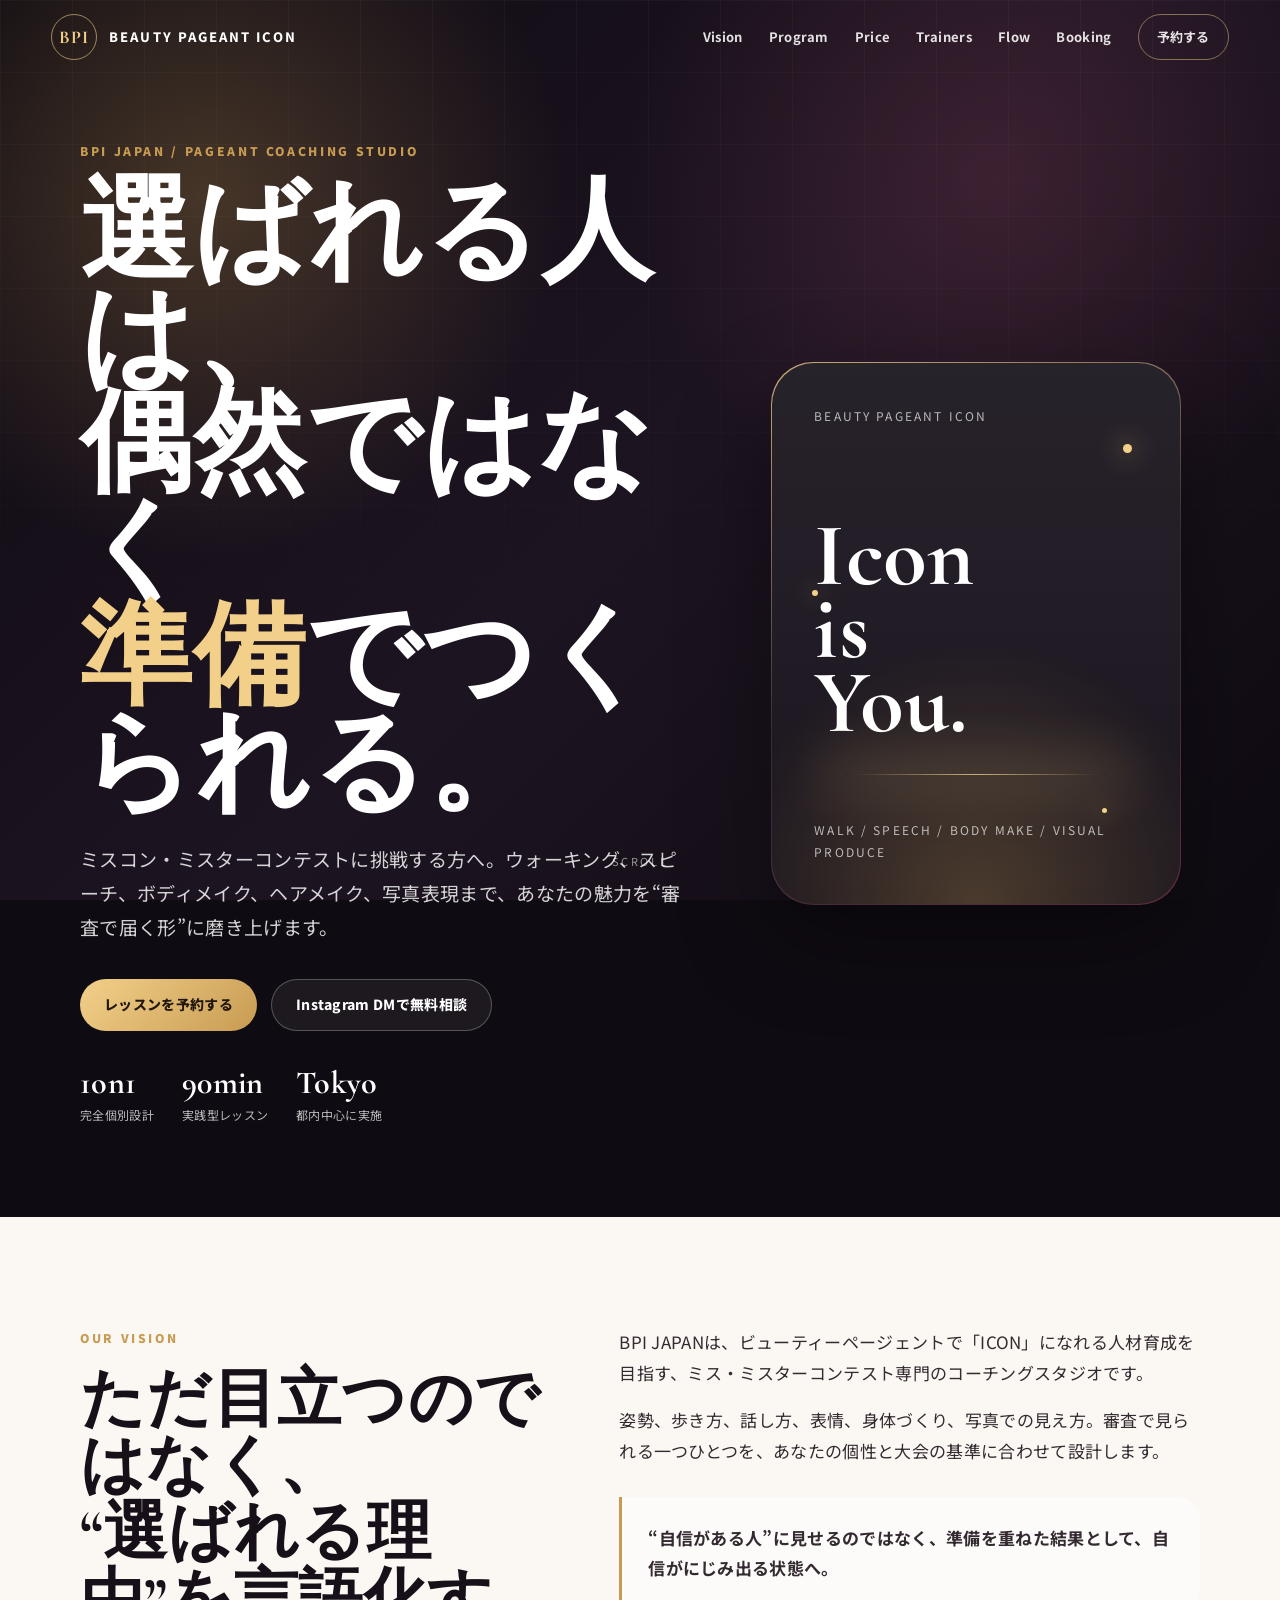
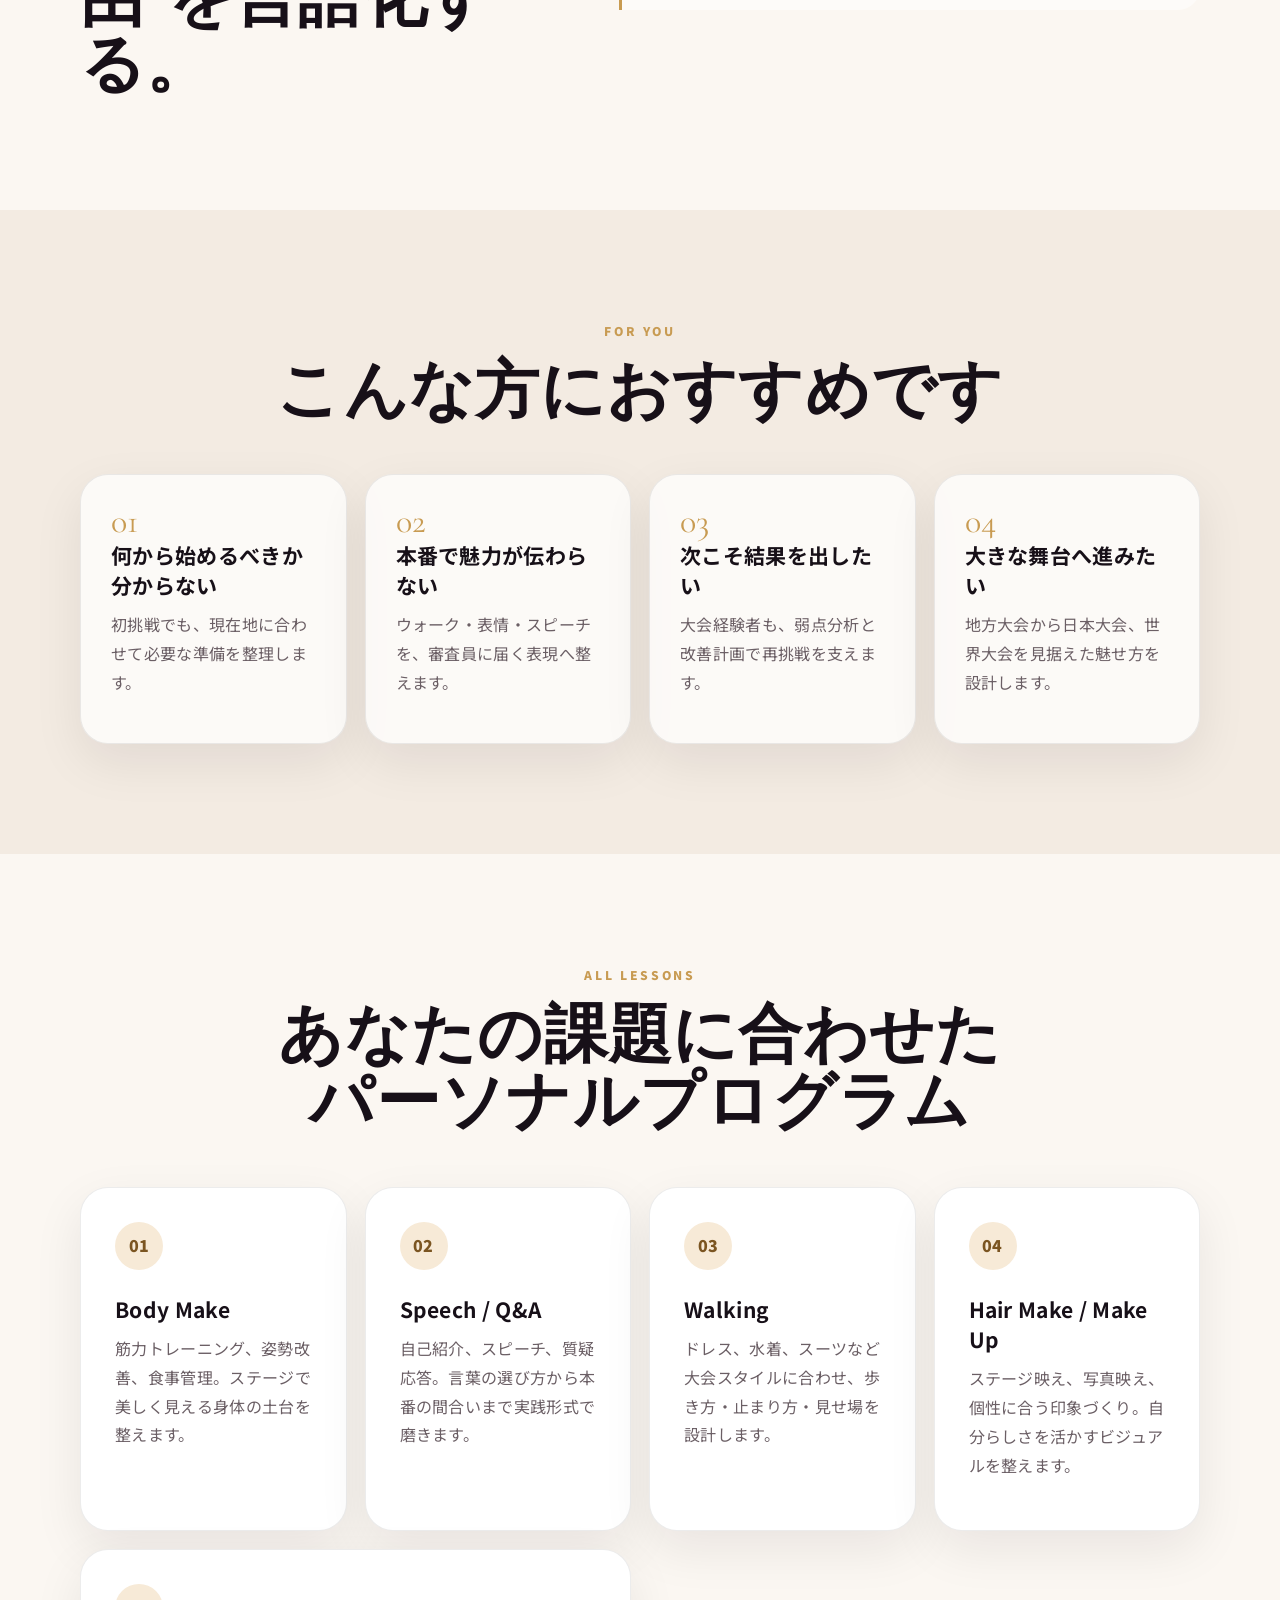
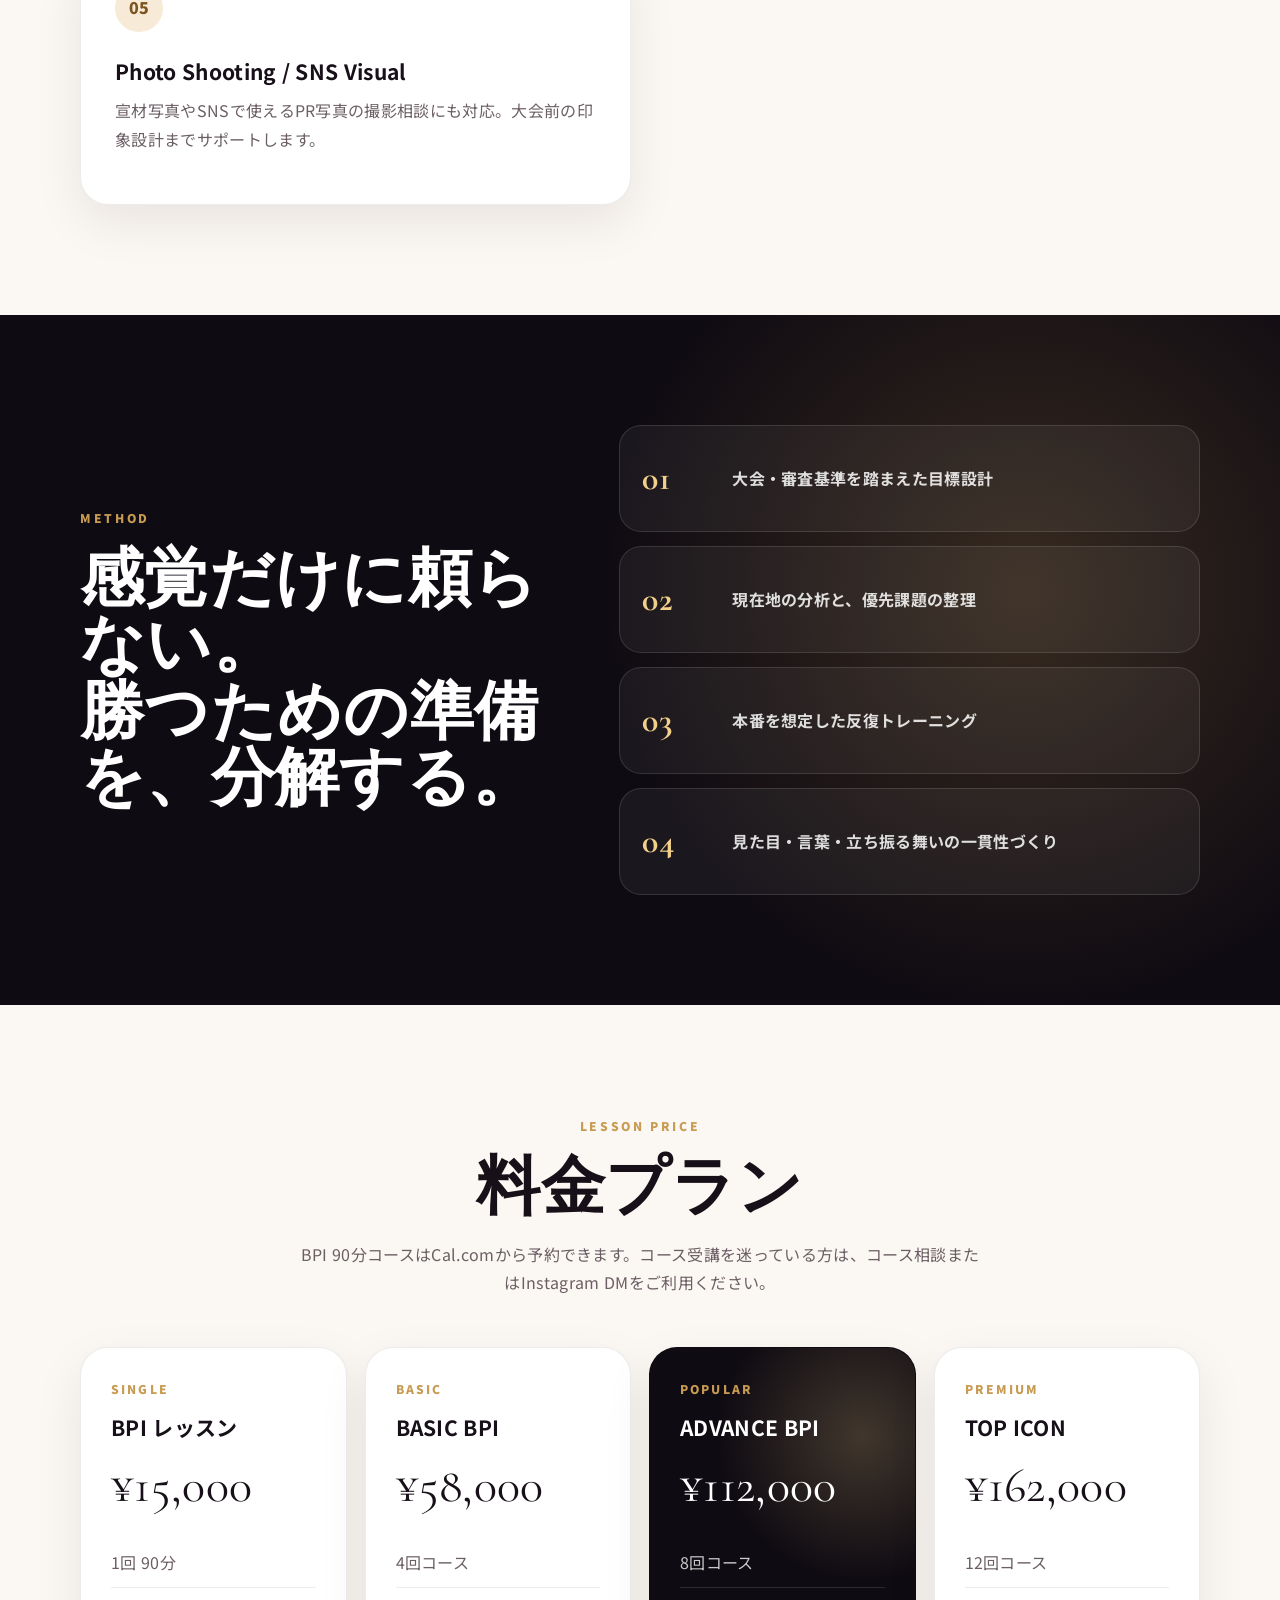
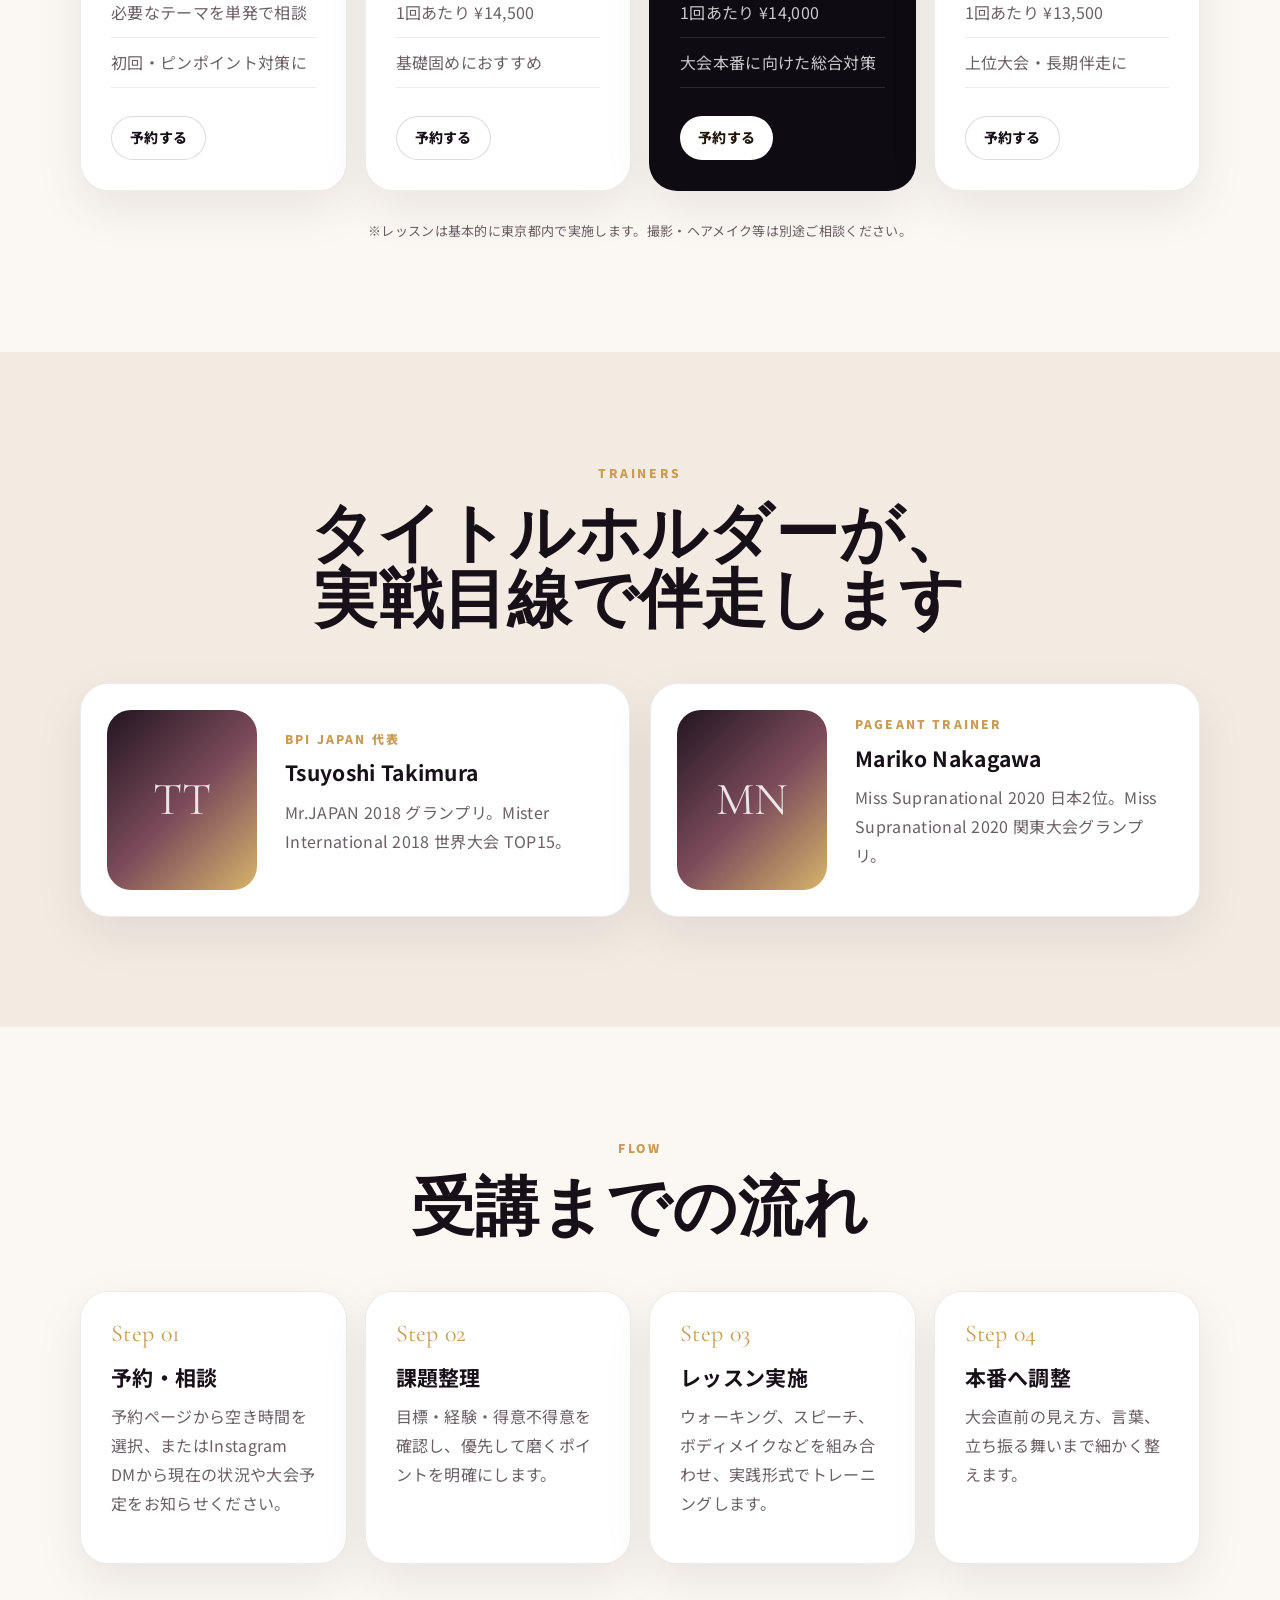
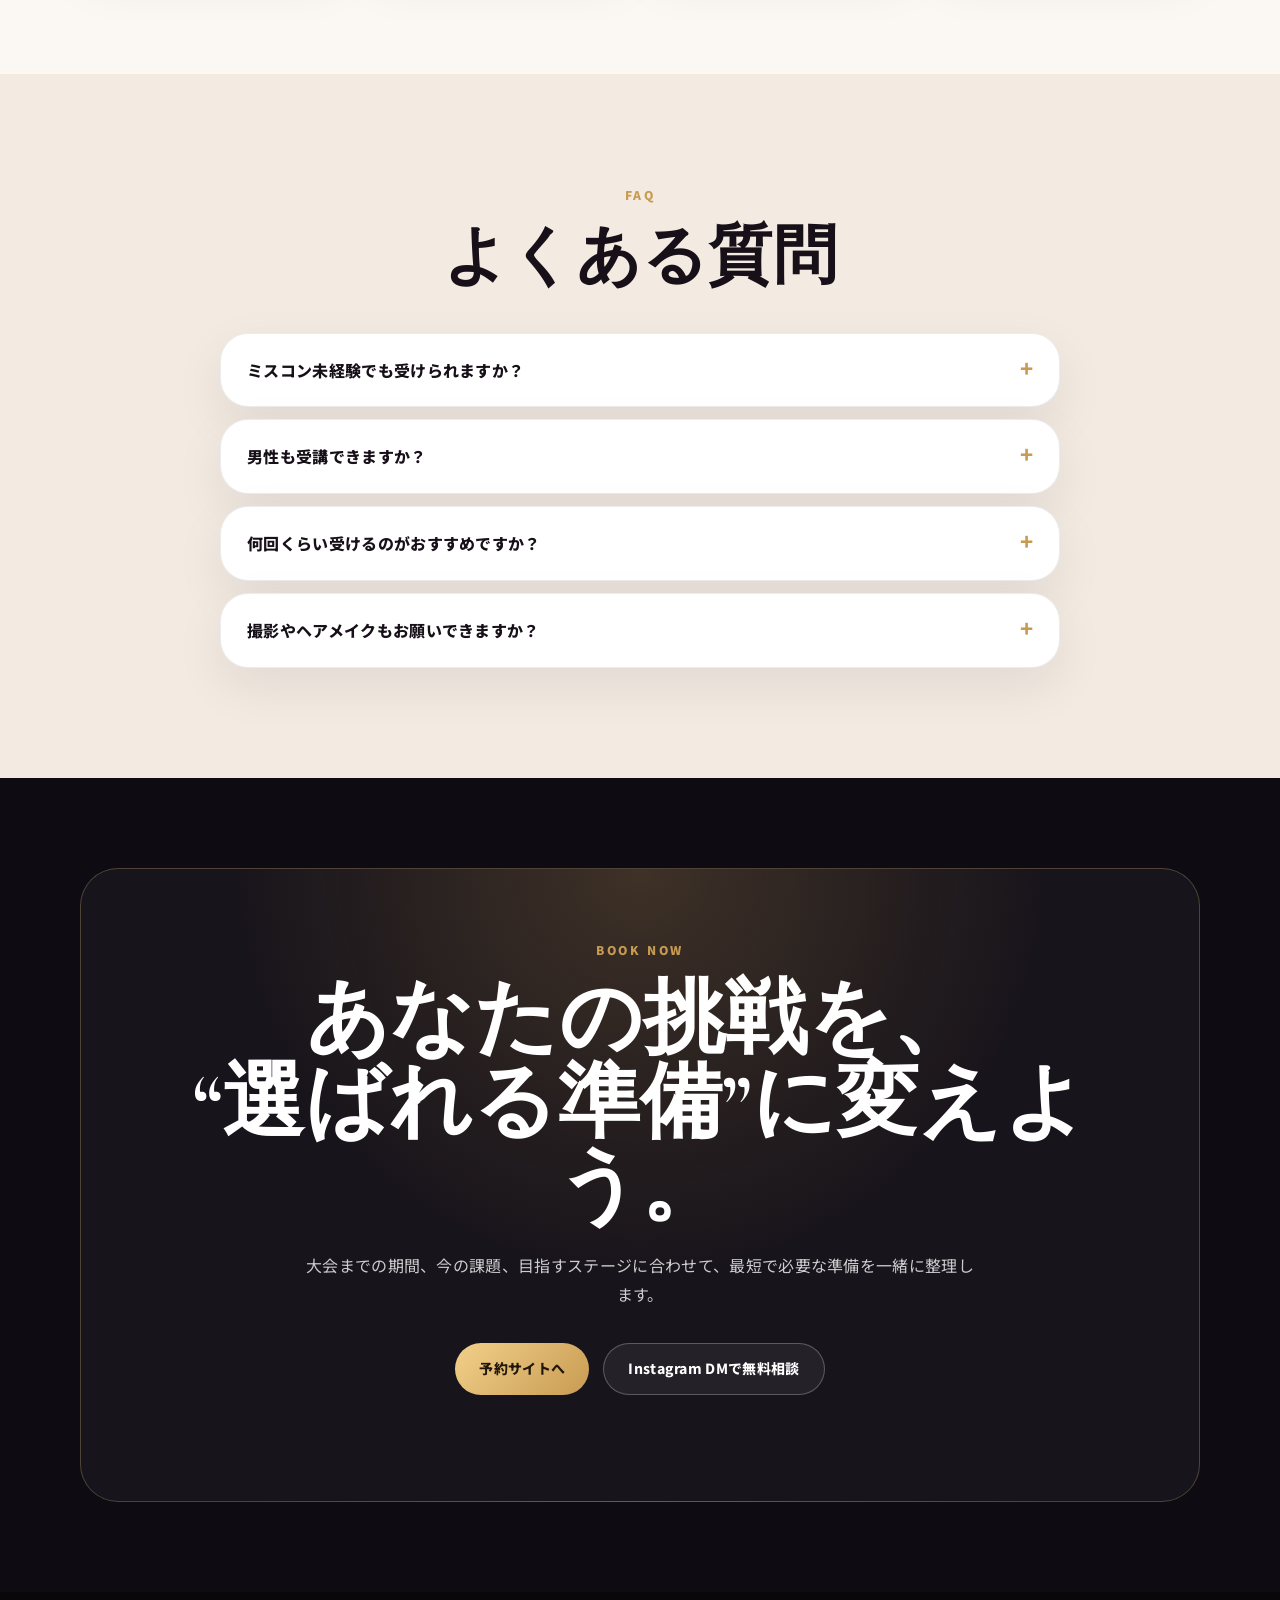
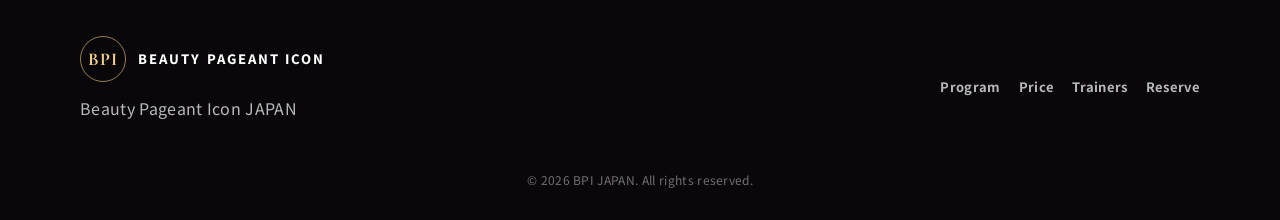
==== index.html @ 7c588ed6 "Add files via upload" ====
<!doctype html>
<html lang="ja">
<head>
  <meta charset="utf-8" />
  <meta name="viewport" content="width=device-width, initial-scale=1" />
  <title>BPI JAPAN｜ミスコン・ミスターコンテスト専門コーチング</title>
  <meta name="description" content="BPI JAPANは、ミスコン・ミスターコンテストに挑戦する方のための専門コーチング。ウォーキング、スピーチ、ボディメイク、ヘアメイク、宣材撮影まで、結果につながる準備を伴走します。" />
  <meta name="keywords" content="ミスコン, ミスターコン, ミスコン コーチング, ウォーキング レッスン, スピーチ レッスン, BPI JAPAN, ビューティーページェント" />
  <meta name="theme-color" content="#0f0b12" />
  <meta property="og:type" content="website" />
  <meta property="og:title" content="BPI JAPAN｜ミスコン・ミスターコンテスト専門コーチング" />
  <meta property="og:description" content="選ばれる人は、偶然ではなく、準備でつくられる。ミスコン・ミスターコンに挑戦する方のための戦略型パーソナルコーチング。" />
  <meta property="og:image" content="assets/og-image.svg" />
  <link rel="icon" href="assets/favicon.svg" type="image/svg+xml" />
  <link rel="preconnect" href="https://fonts.googleapis.com">
  <link rel="preconnect" href="https://fonts.gstatic.com" crossorigin>
  <link href="https://fonts.googleapis.com/css2?family=Cormorant+Garamond:wght@500;600;700&family=Noto+Sans+JP:wght@400;500;700;900&display=swap" rel="stylesheet">
  <link rel="stylesheet" href="styles.css" />
</head>
<body>
  <header class="site-header" data-header>
    <a class="brand" href="#top" aria-label="BPI JAPAN トップへ">
      <span class="brand-mark">BPI</span>
      <span class="brand-text">Beauty Pageant Icon</span>
    </a>
    <button class="nav-toggle" type="button" aria-label="メニューを開く" aria-expanded="false" data-nav-toggle>
      <span></span><span></span><span></span>
    </button>
    <nav class="site-nav" data-nav>
      <a href="#about">Vision</a>
      <a href="#program">Program</a>
      <a href="#price">Price</a>
      <a href="#trainers">Trainers</a>
      <a href="#flow">Flow</a>
      <a href="booking.html">Booking</a>
      <a class="nav-cta" href="booking.html">予約する</a>
    </nav>
  </header>

  <main id="top">
    <section class="hero section-dark">
      <div class="hero-bg" aria-hidden="true"></div>
      <div class="container hero-grid">
        <div class="hero-copy reveal">
          <p class="eyebrow">BPI JAPAN / Pageant Coaching Studio</p>
          <h1>選ばれる人は、<br>偶然ではなく<br><span>準備</span>でつくられる。</h1>
          <p class="lead">ミスコン・ミスターコンテストに挑戦する方へ。ウォーキング、スピーチ、ボディメイク、ヘアメイク、写真表現まで、あなたの魅力を“審査で届く形”に磨き上げます。</p>
          <div class="hero-actions">
            <a class="button primary" href="booking.html">レッスンを予約する</a>
            <a class="button ghost" href="https://www.instagram.com/bpi_japan/" target="_blank" rel="noopener">Instagram DMで無料相談</a>
          </div>
          <div class="hero-stats" aria-label="BPI JAPANの特徴">
            <div><strong>1on1</strong><span>完全個別設計</span></div>
            <div><strong>90min</strong><span>実践型レッスン</span></div>
            <div><strong>Tokyo</strong><span>都内中心に実施</span></div>
          </div>
        </div>
        <div class="hero-visual reveal" aria-label="ページェントのステージをイメージしたビジュアル">
          <div class="stage-card">
            <span class="spark spark-a"></span>
            <span class="spark spark-b"></span>
            <span class="spark spark-c"></span>
            <div class="stage-card-inner">
              <p>Beauty Pageant Icon</p>
              <h2>Icon<br>is<br>You.</h2>
              <span>Walk / Speech / Body Make / Visual Produce</span>
            </div>
          </div>
        </div>
      </div>
      <a class="scroll-cue" href="#about" aria-label="下へスクロール">Scroll</a>
    </section>

    <section id="about" class="section intro">
      <div class="container two-col">
        <div class="section-heading reveal">
          <p class="eyebrow">Our Vision</p>
          <h2>ただ目立つのではなく、<br>“選ばれる理由”を言語化する。</h2>
        </div>
        <div class="intro-copy reveal">
          <p>BPI JAPANは、ビューティーページェントで「ICON」になれる人材育成を目指す、ミス・ミスターコンテスト専門のコーチングスタジオです。</p>
          <p>姿勢、歩き方、話し方、表情、身体づくり、写真での見え方。審査で見られる一つひとつを、あなたの個性と大会の基準に合わせて設計します。</p>
          <p class="quote">“自信がある人”に見せるのではなく、準備を重ねた結果として、自信がにじみ出る状態へ。</p>
        </div>
      </div>
    </section>

    <section class="section problem section-muted">
      <div class="container">
        <div class="section-heading center reveal">
          <p class="eyebrow">For You</p>
          <h2>こんな方におすすめです</h2>
        </div>
        <div class="cards four">
          <article class="card reveal"><span>01</span><h3>何から始めるべきか分からない</h3><p>初挑戦でも、現在地に合わせて必要な準備を整理します。</p></article>
          <article class="card reveal"><span>02</span><h3>本番で魅力が伝わらない</h3><p>ウォーク・表情・スピーチを、審査員に届く表現へ整えます。</p></article>
          <article class="card reveal"><span>03</span><h3>次こそ結果を出したい</h3><p>大会経験者も、弱点分析と改善計画で再挑戦を支えます。</p></article>
          <article class="card reveal"><span>04</span><h3>大きな舞台へ進みたい</h3><p>地方大会から日本大会、世界大会を見据えた魅せ方を設計します。</p></article>
        </div>
      </div>
    </section>

    <section id="program" class="section program">
      <div class="container">
        <div class="section-heading center reveal">
          <p class="eyebrow">All Lessons</p>
          <h2>あなたの課題に合わせた<br>パーソナルプログラム</h2>
        </div>
        <div class="lesson-grid">
          <article class="lesson reveal">
            <div class="lesson-icon">01</div>
            <h3>Body Make</h3>
            <p>筋力トレーニング、姿勢改善、食事管理。ステージで美しく見える身体の土台を整えます。</p>
          </article>
          <article class="lesson reveal">
            <div class="lesson-icon">02</div>
            <h3>Speech / Q&A</h3>
            <p>自己紹介、スピーチ、質疑応答。言葉の選び方から本番の間合いまで実践形式で磨きます。</p>
          </article>
          <article class="lesson reveal">
            <div class="lesson-icon">03</div>
            <h3>Walking</h3>
            <p>ドレス、水着、スーツなど大会スタイルに合わせ、歩き方・止まり方・見せ場を設計します。</p>
          </article>
          <article class="lesson reveal">
            <div class="lesson-icon">04</div>
            <h3>Hair Make / Make Up</h3>
            <p>ステージ映え、写真映え、個性に合う印象づくり。自分らしさを活かすビジュアルを整えます。</p>
          </article>
          <article class="lesson lesson-wide reveal">
            <div class="lesson-icon">05</div>
            <h3>Photo Shooting / SNS Visual</h3>
            <p>宣材写真やSNSで使えるPR写真の撮影相談にも対応。大会前の印象設計までサポートします。</p>
          </article>
        </div>
      </div>
    </section>

    <section class="section method section-dark">
      <div class="container two-col align-center">
        <div class="section-heading reveal">
          <p class="eyebrow">Method</p>
          <h2>感覚だけに頼らない。<br>勝つための準備を、分解する。</h2>
        </div>
        <div class="method-list reveal">
          <div><strong>01</strong><span>大会・審査基準を踏まえた目標設計</span></div>
          <div><strong>02</strong><span>現在地の分析と、優先課題の整理</span></div>
          <div><strong>03</strong><span>本番を想定した反復トレーニング</span></div>
          <div><strong>04</strong><span>見た目・言葉・立ち振る舞いの一貫性づくり</span></div>
        </div>
      </div>
    </section>

    <section id="price" class="section price">
      <div class="container">
        <div class="section-heading center reveal">
          <p class="eyebrow">Lesson Price</p>
          <h2>料金プラン</h2>
          <p class="section-sub">BPI 90分コースはCal.comから予約できます。コース受講を迷っている方は、コース相談またはInstagram DMをご利用ください。</p>
        </div>
        <div class="pricing-grid">
          <article class="price-card reveal">
            <p class="plan-label">Single</p>
            <h3>BPI レッスン</h3>
            <p class="price-text">¥15,000</p>
            <ul><li>1回 90分</li><li>必要なテーマを単発で相談</li><li>初回・ピンポイント対策に</li></ul>
            <a class="button small" href="booking.html">予約する</a>
          </article>
          <article class="price-card reveal">
            <p class="plan-label">Basic</p>
            <h3>BASIC BPI</h3>
            <p class="price-text">¥58,000</p>
            <ul><li>4回コース</li><li>1回あたり ¥14,500</li><li>基礎固めにおすすめ</li></ul>
            <a class="button small" href="booking.html">予約する</a>
          </article>
          <article class="price-card featured reveal">
            <p class="plan-label">Popular</p>
            <h3>ADVANCE BPI</h3>
            <p class="price-text">¥112,000</p>
            <ul><li>8回コース</li><li>1回あたり ¥14,000</li><li>大会本番に向けた総合対策</li></ul>
            <a class="button primary small" href="booking.html">予約する</a>
          </article>
          <article class="price-card reveal">
            <p class="plan-label">Premium</p>
            <h3>TOP ICON</h3>
            <p class="price-text">¥162,000</p>
            <ul><li>12回コース</li><li>1回あたり ¥13,500</li><li>上位大会・長期伴走に</li></ul>
            <a class="button small" href="booking.html">予約する</a>
          </article>
        </div>
        <p class="note reveal">※レッスンは基本的に東京都内で実施します。撮影・ヘアメイク等は別途ご相談ください。</p>
      </div>
    </section>

    <section id="trainers" class="section trainers section-muted">
      <div class="container">
        <div class="section-heading center reveal">
          <p class="eyebrow">Trainers</p>
          <h2>タイトルホルダーが、<br>実戦目線で伴走します</h2>
        </div>
        <div class="trainer-grid">
          <article class="trainer-card reveal">
            <div class="trainer-photo placeholder" role="img" aria-label="Tsuyoshi Takimuraのプロフィール写真差し替え枠"><span>TT</span></div>
            <div>
              <p class="role">BPI JAPAN 代表</p>
              <h3>Tsuyoshi Takimura</h3>
              <p>Mr.JAPAN 2018 グランプリ。Mister International 2018 世界大会 TOP15。</p>
            </div>
          </article>
          <article class="trainer-card reveal">
            <div class="trainer-photo placeholder" role="img" aria-label="Mariko Nakagawaのプロフィール写真差し替え枠"><span>MN</span></div>
            <div>
              <p class="role">Pageant Trainer</p>
              <h3>Mariko Nakagawa</h3>
              <p>Miss Supranational 2020 日本2位。Miss Supranational 2020 関東大会グランプリ。</p>
            </div>
          </article>
        </div>
      </div>
    </section>

    <section id="flow" class="section flow">
      <div class="container">
        <div class="section-heading center reveal">
          <p class="eyebrow">Flow</p>
          <h2>受講までの流れ</h2>
        </div>
        <div class="timeline">
          <div class="timeline-item reveal"><span>Step 01</span><h3>予約・相談</h3><p>予約ページから空き時間を選択、またはInstagram DMから現在の状況や大会予定をお知らせください。</p></div>
          <div class="timeline-item reveal"><span>Step 02</span><h3>課題整理</h3><p>目標・経験・得意不得意を確認し、優先して磨くポイントを明確にします。</p></div>
          <div class="timeline-item reveal"><span>Step 03</span><h3>レッスン実施</h3><p>ウォーキング、スピーチ、ボディメイクなどを組み合わせ、実践形式でトレーニングします。</p></div>
          <div class="timeline-item reveal"><span>Step 04</span><h3>本番へ調整</h3><p>大会直前の見え方、言葉、立ち振る舞いまで細かく整えます。</p></div>
        </div>
      </div>
    </section>

    <section class="section faq section-muted">
      <div class="container narrow">
        <div class="section-heading center reveal">
          <p class="eyebrow">FAQ</p>
          <h2>よくある質問</h2>
        </div>
        <div class="faq-list reveal">
          <details>
            <summary>ミスコン未経験でも受けられますか？</summary>
            <p>はい。初挑戦の方には、まず大会選び・準備スケジュール・基礎の見せ方から整理します。</p>
          </details>
          <details>
            <summary>男性も受講できますか？</summary>
            <p>はい。ミスターコンテスト向けのスーツウォーク、水着ウォーク、スピーチ対策にも対応しています。</p>
          </details>
          <details>
            <summary>何回くらい受けるのがおすすめですか？</summary>
            <p>目的によって異なります。単発相談なら1回、基礎固めなら4回、本番に向けた総合対策なら8回以上がおすすめです。</p>
          </details>
          <details>
            <summary>撮影やヘアメイクもお願いできますか？</summary>
            <p>宣材写真やSNS用のPR写真、ヘアメイク講座は別途相談可能です。予約時に希望をお伝えください。</p>
          </details>
        </div>
      </div>
    </section>

    <section id="contact" class="section cta section-dark">
      <div class="container cta-box reveal">
        <p class="eyebrow">Book Now</p>
        <h2>あなたの挑戦を、<br>“選ばれる準備”に変えよう。</h2>
        <p>大会までの期間、今の課題、目指すステージに合わせて、最短で必要な準備を一緒に整理します。</p>
        <div class="hero-actions center-actions">
          <a class="button primary" href="booking.html">予約サイトへ</a>
          <a class="button ghost" href="https://www.instagram.com/bpi_japan/" target="_blank" rel="noopener">Instagram DMで無料相談</a>
        </div>
      </div>
    </section>
  </main>

  <footer class="site-footer">
    <div class="container footer-grid">
      <div>
        <a class="brand footer-brand" href="#top"><span class="brand-mark">BPI</span><span class="brand-text">Beauty Pageant Icon</span></a>
        <p>Beauty Pageant Icon JAPAN</p>
      </div>
      <div class="footer-links">
        <a href="#program">Program</a>
        <a href="#price">Price</a>
        <a href="#trainers">Trainers</a>
        <a href="booking.html">Reserve</a>
      </div>
    </div>
    <p class="copyright">© <span data-year></span> BPI JAPAN. All rights reserved.</p>
  </footer>

  <script src="script.js"></script>
</body>
</html>
---- styles.css ----
:root {
  --bg: #fbf7f2;
  --ink: #171018;
  --muted: #6b5f65;
  --dark: #0f0b12;
  --dark-2: #1d1421;
  --line: rgba(23, 16, 24, .12);
  --gold: #c89b52;
  --gold-2: #f2d08a;
  --rose: #8f425d;
  --white: #fff;
  --shadow: 0 28px 80px rgba(30, 16, 25, .14);
  --radius: 28px;
  --serif: "Cormorant Garamond", "Times New Roman", serif;
  --sans: "Noto Sans JP", system-ui, -apple-system, BlinkMacSystemFont, sans-serif;
}

* { box-sizing: border-box; }
html { scroll-behavior: smooth; }
body {
  margin: 0;
  font-family: var(--sans);
  color: var(--ink);
  background: var(--bg);
  line-height: 1.8;
  letter-spacing: .02em;
}
a { color: inherit; text-decoration: none; }
img { max-width: 100%; display: block; }
.container { width: min(1120px, calc(100% - 40px)); margin: 0 auto; }
.narrow { width: min(840px, calc(100% - 40px)); }
.section { padding: 110px 0; position: relative; }
.section-dark { background: var(--dark); color: var(--white); }
.section-muted { background: #f3ebe2; }

.site-header {
  position: fixed;
  inset: 0 0 auto 0;
  z-index: 100;
  height: 74px;
  display: flex;
  align-items: center;
  justify-content: space-between;
  padding: 0 clamp(20px, 4vw, 54px);
  color: #fff;
  transition: background .25s ease, backdrop-filter .25s ease, border .25s ease;
}
.site-header.is-scrolled {
  background: rgba(15, 11, 18, .78);
  backdrop-filter: blur(18px);
  border-bottom: 1px solid rgba(255,255,255,.08);
}
.brand { display: flex; align-items: center; gap: 12px; font-weight: 800; }
.brand-mark {
  width: 46px;
  height: 46px;
  display: grid;
  place-items: center;
  border: 1px solid rgba(242, 208, 138, .6);
  border-radius: 50%;
  color: var(--gold-2);
  font-family: var(--serif);
  font-size: 18px;
  letter-spacing: .06em;
}
.brand-text { font-size: 13px; text-transform: uppercase; letter-spacing: .16em; }
.site-nav { display: flex; align-items: center; gap: 26px; font-size: 13px; font-weight: 700; }
.site-nav a { opacity: .88; transition: opacity .2s, color .2s; }
.site-nav a:hover { opacity: 1; color: var(--gold-2); }
.nav-cta {
  padding: 10px 18px;
  border: 1px solid rgba(242, 208, 138, .55);
  border-radius: 999px;
}
.nav-toggle { display: none; background: none; border: 0; padding: 0; width: 36px; height: 36px; }
.nav-toggle span { display: block; height: 2px; margin: 7px 0; background: #fff; transition: transform .2s, opacity .2s; }

.hero {
  min-height: 100vh;
  display: grid;
  align-items: center;
  overflow: hidden;
  padding: 140px 0 90px;
}
.hero-bg {
  position: absolute;
  inset: 0;
  background:
    radial-gradient(circle at 16% 22%, rgba(200,155,82,.28), transparent 28%),
    radial-gradient(circle at 78% 20%, rgba(143,66,93,.28), transparent 30%),
    linear-gradient(135deg, #0f0b12 0%, #1d1421 52%, #0f0b12 100%);
}
.hero-bg::before {
  content: "";
  position: absolute;
  inset: 0;
  background-image: linear-gradient(rgba(255,255,255,.035) 1px, transparent 1px), linear-gradient(90deg, rgba(255,255,255,.035) 1px, transparent 1px);
  background-size: 72px 72px;
  mask-image: linear-gradient(to bottom, rgba(0,0,0,.9), transparent 85%);
}
.hero-grid {
  position: relative;
  display: grid;
  grid-template-columns: minmax(0, 1.05fr) minmax(320px, .78fr);
  gap: 70px;
  align-items: center;
}
.eyebrow {
  margin: 0 0 18px;
  color: var(--gold);
  font-size: 12px;
  font-weight: 900;
  letter-spacing: .22em;
  text-transform: uppercase;
}
h1, h2, h3, p { margin-top: 0; }
h1 {
  margin-bottom: 24px;
  font-family: var(--serif);
  font-weight: 700;
  line-height: .95;
  font-size: clamp(56px, 9vw, 112px);
  letter-spacing: .01em;
}
h1 span { color: var(--gold-2); }
.lead { max-width: 650px; color: rgba(255,255,255,.82); font-size: clamp(16px, 2vw, 19px); }
.hero-actions { display: flex; flex-wrap: wrap; gap: 14px; margin: 34px 0 36px; }
.button {
  display: inline-flex;
  align-items: center;
  justify-content: center;
  min-height: 52px;
  padding: 0 24px;
  border-radius: 999px;
  font-weight: 800;
  font-size: 14px;
  border: 1px solid rgba(23, 16, 24, .15);
  transition: transform .2s ease, box-shadow .2s ease, background .2s ease;
}
.button:hover { transform: translateY(-2px); box-shadow: 0 18px 34px rgba(0,0,0,.16); }
.button.primary { background: linear-gradient(135deg, var(--gold-2), var(--gold)); color: #21160b; border: 0; }
.button.ghost { border-color: rgba(255,255,255,.26); color: #fff; background: rgba(255,255,255,.06); }
.button.small { min-height: 44px; padding: 0 18px; background: #fff; }
.hero-stats { display: flex; gap: 28px; color: rgba(255,255,255,.72); }
.hero-stats strong { display: block; color: #fff; font-family: var(--serif); font-size: 32px; line-height: 1; }
.hero-stats span { font-size: 12px; }
.hero-visual { display: flex; justify-content: center; }
.stage-card {
  position: relative;
  width: min(410px, 100%);
  aspect-ratio: 4 / 5.3;
  border-radius: 42px;
  padding: 1px;
  background: linear-gradient(155deg, rgba(242,208,138,.8), rgba(255,255,255,.12), rgba(143,66,93,.6));
  box-shadow: 0 34px 90px rgba(0,0,0,.34);
}
.stage-card::before {
  content: "";
  position: absolute;
  inset: -24px;
  background: radial-gradient(circle, rgba(242,208,138,.18), transparent 70%);
  border-radius: inherit;
  z-index: -1;
}
.stage-card-inner {
  height: 100%;
  border-radius: inherit;
  padding: 42px;
  background:
    linear-gradient(to bottom, rgba(255,255,255,.08), rgba(255,255,255,.02)),
    radial-gradient(circle at 50% 100%, rgba(200,155,82,.28), transparent 45%),
    #151019;
  display: flex;
  flex-direction: column;
  justify-content: space-between;
  overflow: hidden;
}
.stage-card-inner::after {
  content: "";
  position: absolute;
  left: 18%; right: 18%; bottom: 24%;
  height: 1px;
  background: linear-gradient(90deg, transparent, rgba(242,208,138,.8), transparent);
  box-shadow: 0 0 50px 22px rgba(242,208,138,.12);
}
.stage-card p, .stage-card span { color: rgba(255,255,255,.68); font-size: 12px; letter-spacing: .18em; text-transform: uppercase; }
.stage-card h2 { font-family: var(--serif); font-size: clamp(60px, 7vw, 92px); line-height: .82; margin: 0; color: #fff; }
.spark { position: absolute; width: 9px; height: 9px; border-radius: 50%; background: var(--gold-2); box-shadow: 0 0 26px var(--gold-2); }
.spark-a { top: 15%; right: 12%; }
.spark-b { top: 42%; left: 10%; width: 6px; height: 6px; }
.spark-c { bottom: 17%; right: 18%; width: 5px; height: 5px; }
.scroll-cue { position: absolute; left: 50%; bottom: 28px; transform: translateX(-50%); color: rgba(255,255,255,.55); font-size: 11px; letter-spacing: .24em; text-transform: uppercase; }

.two-col { display: grid; grid-template-columns: .9fr 1.1fr; gap: 64px; }
.align-center { align-items: center; }
.section-heading h2 {
  font-family: var(--serif);
  font-size: clamp(38px, 5vw, 72px);
  line-height: 1.04;
  margin-bottom: 0;
}
.center { text-align: center; }
.section-sub { margin: 18px auto 0; max-width: 680px; color: var(--muted); }
.intro-copy { font-size: 17px; color: #342a31; }
.quote {
  margin-top: 30px;
  padding: 26px;
  border-left: 3px solid var(--gold);
  background: rgba(255,255,255,.54);
  border-radius: 0 22px 22px 0;
  font-weight: 700;
}

.cards.four { display: grid; grid-template-columns: repeat(4, 1fr); gap: 18px; margin-top: 48px; }
.card, .lesson, .price-card, .trainer-card, .timeline-item, .faq-list details {
  background: rgba(255,255,255,.72);
  border: 1px solid rgba(23,16,24,.08);
  border-radius: var(--radius);
  box-shadow: 0 18px 50px rgba(30,16,25,.08);
}
.card { padding: 30px; min-height: 270px; }
.card span, .timeline-item span { color: var(--gold); font-family: var(--serif); font-size: 34px; line-height: 1; }
h3 { font-size: 21px; line-height: 1.45; margin-bottom: 10px; }
.card p, .lesson p, .price-card li, .trainer-card p, .timeline-item p, .faq-list p { color: var(--muted); }

.lesson-grid { display: grid; grid-template-columns: repeat(4, 1fr); gap: 18px; margin-top: 50px; }
.lesson { padding: 34px; background: #fff; }
.lesson-wide { grid-column: span 2; }
.lesson-icon {
  width: 48px; height: 48px; display: grid; place-items: center;
  border-radius: 50%; background: #f7ead7; color: #7b5521; font-weight: 900; margin-bottom: 24px;
}

.method { overflow: hidden; }
.method::before {
  content: "";
  position: absolute; inset: 0;
  background: radial-gradient(circle at 80% 40%, rgba(200,155,82,.22), transparent 38%);
}
.method .container { position: relative; }
.method-list { display: grid; gap: 14px; }
.method-list div { display: grid; grid-template-columns: 72px 1fr; align-items: center; gap: 18px; padding: 22px; border: 1px solid rgba(255,255,255,.12); border-radius: 22px; background: rgba(255,255,255,.05); }
.method-list strong { color: var(--gold-2); font-family: var(--serif); font-size: 34px; }
.method-list span { color: rgba(255,255,255,.85); font-weight: 700; }

.pricing-grid { display: grid; grid-template-columns: repeat(4, 1fr); gap: 18px; margin-top: 50px; }
.price-card { padding: 30px; background: #fff; position: relative; overflow: hidden; }
.price-card.featured { background: var(--dark); color: #fff; transform: translateY(-12px); }
.price-card.featured::before { content: ""; position: absolute; inset: 0; background: radial-gradient(circle at 80% 20%, rgba(242,208,138,.22), transparent 35%); }
.price-card > * { position: relative; }
.plan-label { color: var(--gold); font-size: 12px; font-weight: 900; letter-spacing: .18em; text-transform: uppercase; }
.price-text { font-family: var(--serif); font-size: 48px; line-height: 1; margin: 20px 0 28px; }
.price-card ul { list-style: none; padding: 0; margin: 0 0 28px; }
.price-card li { padding: 10px 0; border-bottom: 1px solid rgba(23,16,24,.08); }
.price-card.featured li { border-color: rgba(255,255,255,.12); color: rgba(255,255,255,.78); }
.note { text-align: center; color: var(--muted); font-size: 13px; margin: 28px 0 0; }

.trainer-grid { display: grid; grid-template-columns: repeat(2, 1fr); gap: 20px; margin-top: 48px; }
.trainer-card { display: grid; grid-template-columns: 150px 1fr; gap: 28px; align-items: center; padding: 26px; background: #fff; }
.trainer-photo { border-radius: 24px; min-height: 180px; background: linear-gradient(135deg, #211520, #7c4b5b 52%, #d7b46a); display: grid; place-items: center; color: rgba(255,255,255,.86); font-family: var(--serif); font-size: 46px; }
.role { color: var(--gold) !important; font-size: 12px; font-weight: 900; letter-spacing: .18em; text-transform: uppercase; margin-bottom: 8px; }

.timeline { display: grid; grid-template-columns: repeat(4, 1fr); gap: 18px; margin-top: 48px; position: relative; }
.timeline-item { padding: 30px; background: #fff; }
.timeline-item span { display: block; font-size: 24px; margin-bottom: 16px; }

.faq-list { display: grid; gap: 12px; margin-top: 42px; }
.faq-list details { padding: 0; overflow: hidden; background: #fff; }
.faq-list summary { cursor: pointer; list-style: none; padding: 22px 26px; font-weight: 800; }
.faq-list summary::-webkit-details-marker { display: none; }
.faq-list summary::after { content: "+"; float: right; color: var(--gold); font-size: 22px; line-height: 1; }
.faq-list details[open] summary::after { content: "−"; }
.faq-list p { padding: 0 26px 24px; margin: 0; }

.cta { padding: 90px 0; }
.cta-box { text-align: center; padding: 70px 30px; border: 1px solid rgba(242,208,138,.25); border-radius: 38px; background: radial-gradient(circle at 50% 0%, rgba(200,155,82,.22), transparent 48%), rgba(255,255,255,.04); }
.cta h2 { font-family: var(--serif); font-size: clamp(42px, 7vw, 82px); line-height: 1.02; margin-bottom: 22px; }
.cta p:not(.eyebrow) { max-width: 680px; margin: 0 auto; color: rgba(255,255,255,.78); }
.center-actions { justify-content: center; }

.site-footer { padding: 44px 0 30px; background: #09070a; color: rgba(255,255,255,.72); }
.footer-grid { display: flex; justify-content: space-between; gap: 28px; align-items: center; }
.footer-brand { color: #fff; margin-bottom: 12px; }
.footer-links { display: flex; flex-wrap: wrap; gap: 18px; font-size: 13px; font-weight: 700; }
.copyright { text-align: center; margin: 30px 0 0; font-size: 12px; color: rgba(255,255,255,.42); }

.reveal { opacity: 0; transform: translateY(18px); transition: opacity .7s ease, transform .7s ease; }
.reveal.is-visible { opacity: 1; transform: none; }

@media (max-width: 980px) {
  .hero-grid, .two-col { grid-template-columns: 1fr; gap: 46px; }
  .hero { padding-top: 120px; }
  .cards.four, .lesson-grid, .pricing-grid, .timeline { grid-template-columns: repeat(2, 1fr); }
  .price-card.featured { transform: none; }
  .trainer-card { grid-template-columns: 120px 1fr; }
  .site-nav {
    position: fixed; top: 74px; left: 16px; right: 16px;
    display: none; flex-direction: column; align-items: stretch; gap: 0;
    padding: 16px; border-radius: 24px; background: rgba(15,11,18,.94); backdrop-filter: blur(20px);
    border: 1px solid rgba(255,255,255,.1);
  }
  .site-nav.is-open { display: flex; }
  .site-nav a { padding: 13px 12px; }
  .nav-toggle { display: block; }
  .nav-toggle.is-open span:nth-child(1) { transform: translateY(9px) rotate(45deg); }
  .nav-toggle.is-open span:nth-child(2) { opacity: 0; }
  .nav-toggle.is-open span:nth-child(3) { transform: translateY(-9px) rotate(-45deg); }
}

@media (max-width: 640px) {
  .container { width: min(100% - 28px, 1120px); }
  .section { padding: 74px 0; }
  .site-header { height: 66px; padding-inline: 14px; }
  .brand-text { display: none; }
  .site-nav { top: 66px; }
  .hero { min-height: auto; padding: 106px 0 70px; }
  h1 { font-size: clamp(52px, 16vw, 74px); }
  .hero-actions { flex-direction: column; }
  .button { width: 100%; }
  .hero-stats { display: grid; grid-template-columns: repeat(3, 1fr); gap: 12px; }
  .hero-stats strong { font-size: 24px; }
  .stage-card { width: 100%; max-width: 330px; }
  .stage-card-inner { padding: 30px; }
  .cards.four, .lesson-grid, .pricing-grid, .trainer-grid, .timeline { grid-template-columns: 1fr; }
  .lesson-wide { grid-column: auto; }
  .trainer-card { grid-template-columns: 1fr; }
  .trainer-photo { min-height: 210px; }
  .method-list div { grid-template-columns: 1fr; gap: 8px; }
  .footer-grid { flex-direction: column; align-items: flex-start; }
}


/* Booking page */
.booking-page .site-header { background: rgba(15,11,18,.76); }
.booking-hero { min-height: 82vh; display: flex; align-items: center; padding: 130px 0 80px; overflow: hidden; }
.booking-hero-grid { position: relative; display: grid; grid-template-columns: minmax(0, 1fr) minmax(320px, .72fr); gap: 64px; align-items: center; }
.booking-panel { padding: 38px; border-radius: 36px; background: rgba(255,255,255,.08); border: 1px solid rgba(255,255,255,.14); box-shadow: 0 30px 80px rgba(0,0,0,.22); backdrop-filter: blur(20px); }
.panel-label { margin: 0 0 16px; color: var(--gold-2); font-size: 12px; font-weight: 900; letter-spacing: .18em; text-transform: uppercase; }
.booking-panel h2 { font-family: var(--serif); font-size: clamp(34px, 4vw, 56px); line-height: 1.02; margin-bottom: 24px; color: #fff; }
.check-list { list-style: none; padding: 0; margin: 0; display: grid; gap: 14px; }
.check-list li { position: relative; padding-left: 30px; color: rgba(255,255,255,.84); font-weight: 700; }
.check-list li::before { content: "✓"; position: absolute; left: 0; top: 0; color: var(--gold-2); }
.booking-mini-note { margin: 26px 0 0; color: rgba(255,255,255,.62); font-size: 13px; }
.booking-card-grid { display: grid; grid-template-columns: repeat(3, 1fr); gap: 20px; margin-top: 50px; }
.booking-card { padding: 32px; border-radius: var(--radius); background: #fff; border: 1px solid rgba(23,16,24,.08); box-shadow: 0 18px 50px rgba(30,16,25,.08); transition: transform .2s ease, border-color .2s ease, box-shadow .2s ease; }
.booking-card.featured { background: var(--dark); color: #fff; }
.booking-card.featured p:not(.plan-label) { color: rgba(255,255,255,.76); }
.booking-card.is-active { border-color: rgba(200,155,82,.72); box-shadow: 0 22px 60px rgba(200,155,82,.16); transform: translateY(-4px); }
.booking-card p:not(.plan-label) { color: var(--muted); }
.booking-select { margin-top: 12px; cursor: pointer; }
.cal-section { background: var(--cream); }
.setup-alert { display: flex; gap: 10px; flex-wrap: wrap; align-items: center; justify-content: center; margin: 34px auto 18px; padding: 16px 18px; max-width: 920px; border-radius: 18px; background: #fff7e8; border: 1px solid rgba(200,155,82,.34); color: #5a421b; }
.setup-alert[hidden] { display: none; }
.setup-alert code, .cal-placeholder code { padding: 2px 6px; border-radius: 7px; background: rgba(23,16,24,.08); font-family: ui-monospace, SFMono-Regular, Menlo, Monaco, Consolas, monospace; font-size: .92em; }
.cal-shell { margin-top: 28px; border-radius: 34px; overflow: hidden; background: #fff; border: 1px solid rgba(23,16,24,.08); box-shadow: 0 24px 70px rgba(30,16,25,.1); }
.cal-inline { width: 100%; min-height: 720px; overflow: auto; }
.cal-placeholder { min-height: 620px; display: grid; place-content: center; gap: 12px; padding: 34px; text-align: center; background: radial-gradient(circle at 50% 0%, rgba(200,155,82,.12), transparent 42%), #fff; }
.cal-placeholder h3 { max-width: 620px; margin-inline: auto; font-family: var(--serif); font-size: clamp(30px, 4vw, 50px); line-height: 1.1; }
.cal-placeholder p:not(.eyebrow) { max-width: 620px; margin-inline: auto; color: var(--muted); }
.booking-support { margin: 34px auto 0; max-width: 820px; display: flex; justify-content: space-between; align-items: center; gap: 20px; padding: 24px; border-radius: 26px; background: #fff; border: 1px solid rgba(23,16,24,.08); }
.booking-support p { margin: 0; color: var(--muted); font-weight: 700; }

@media (max-width: 980px) {
  .booking-hero-grid, .booking-card-grid { grid-template-columns: 1fr; }
  .booking-hero { padding-top: 118px; }
  .booking-support { align-items: stretch; flex-direction: column; }
}

@media (max-width: 640px) {
  .booking-hero { min-height: auto; padding: 106px 0 70px; }
  .booking-panel { padding: 28px; border-radius: 28px; }
  .cal-inline { min-height: 680px; }
  .setup-alert { align-items: flex-start; justify-content: flex-start; }
}
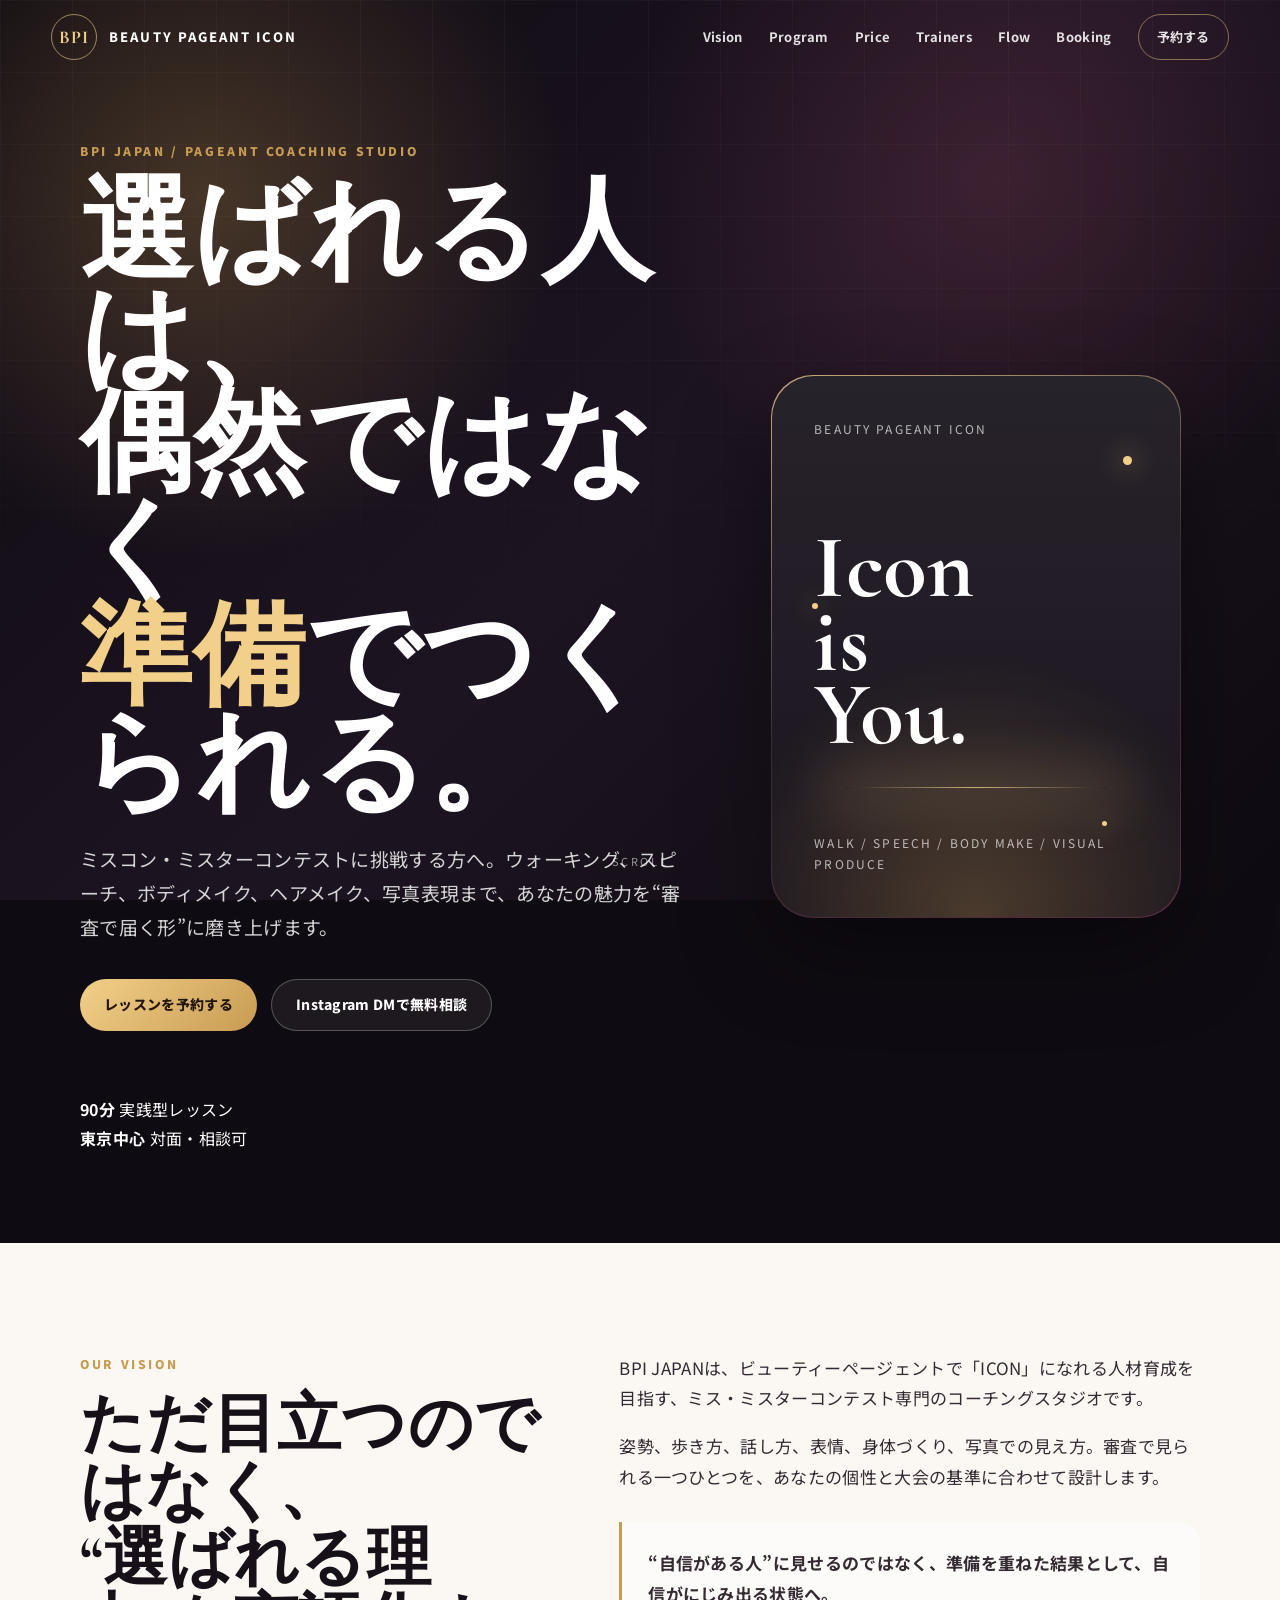
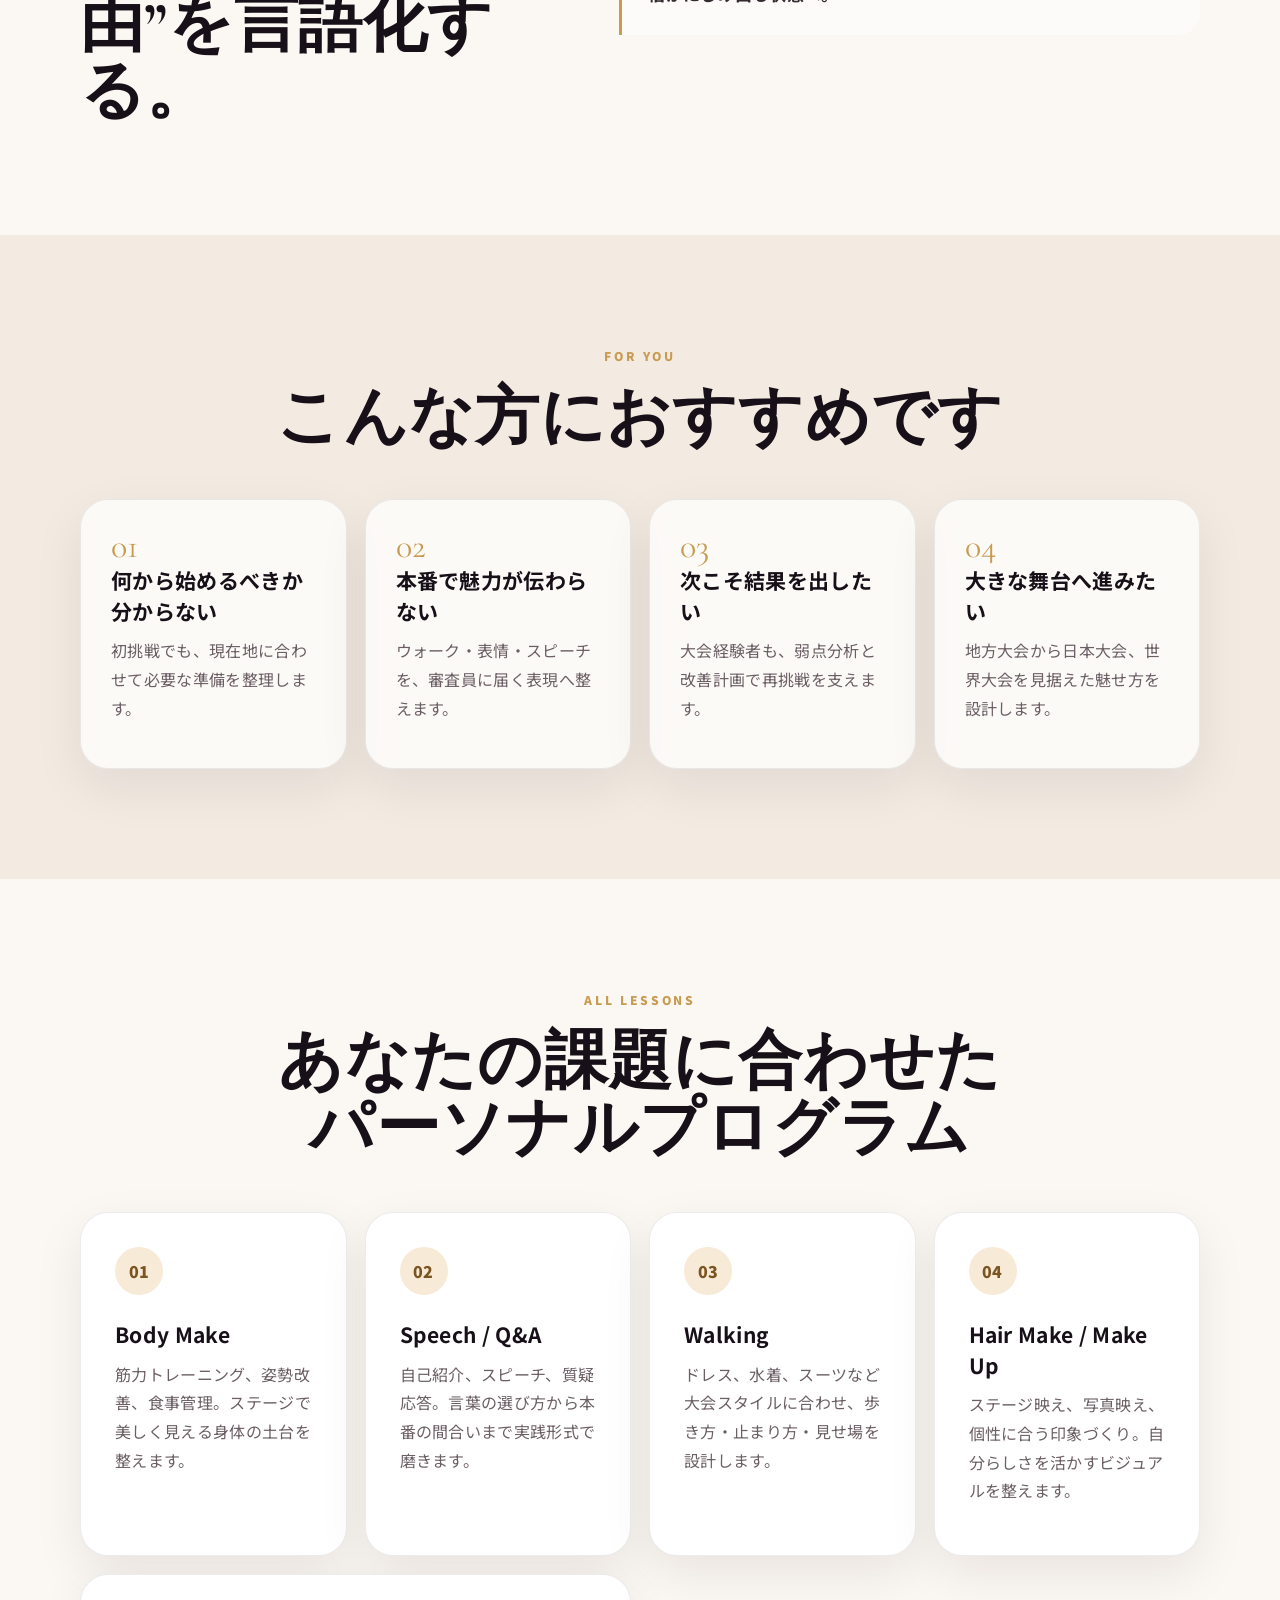
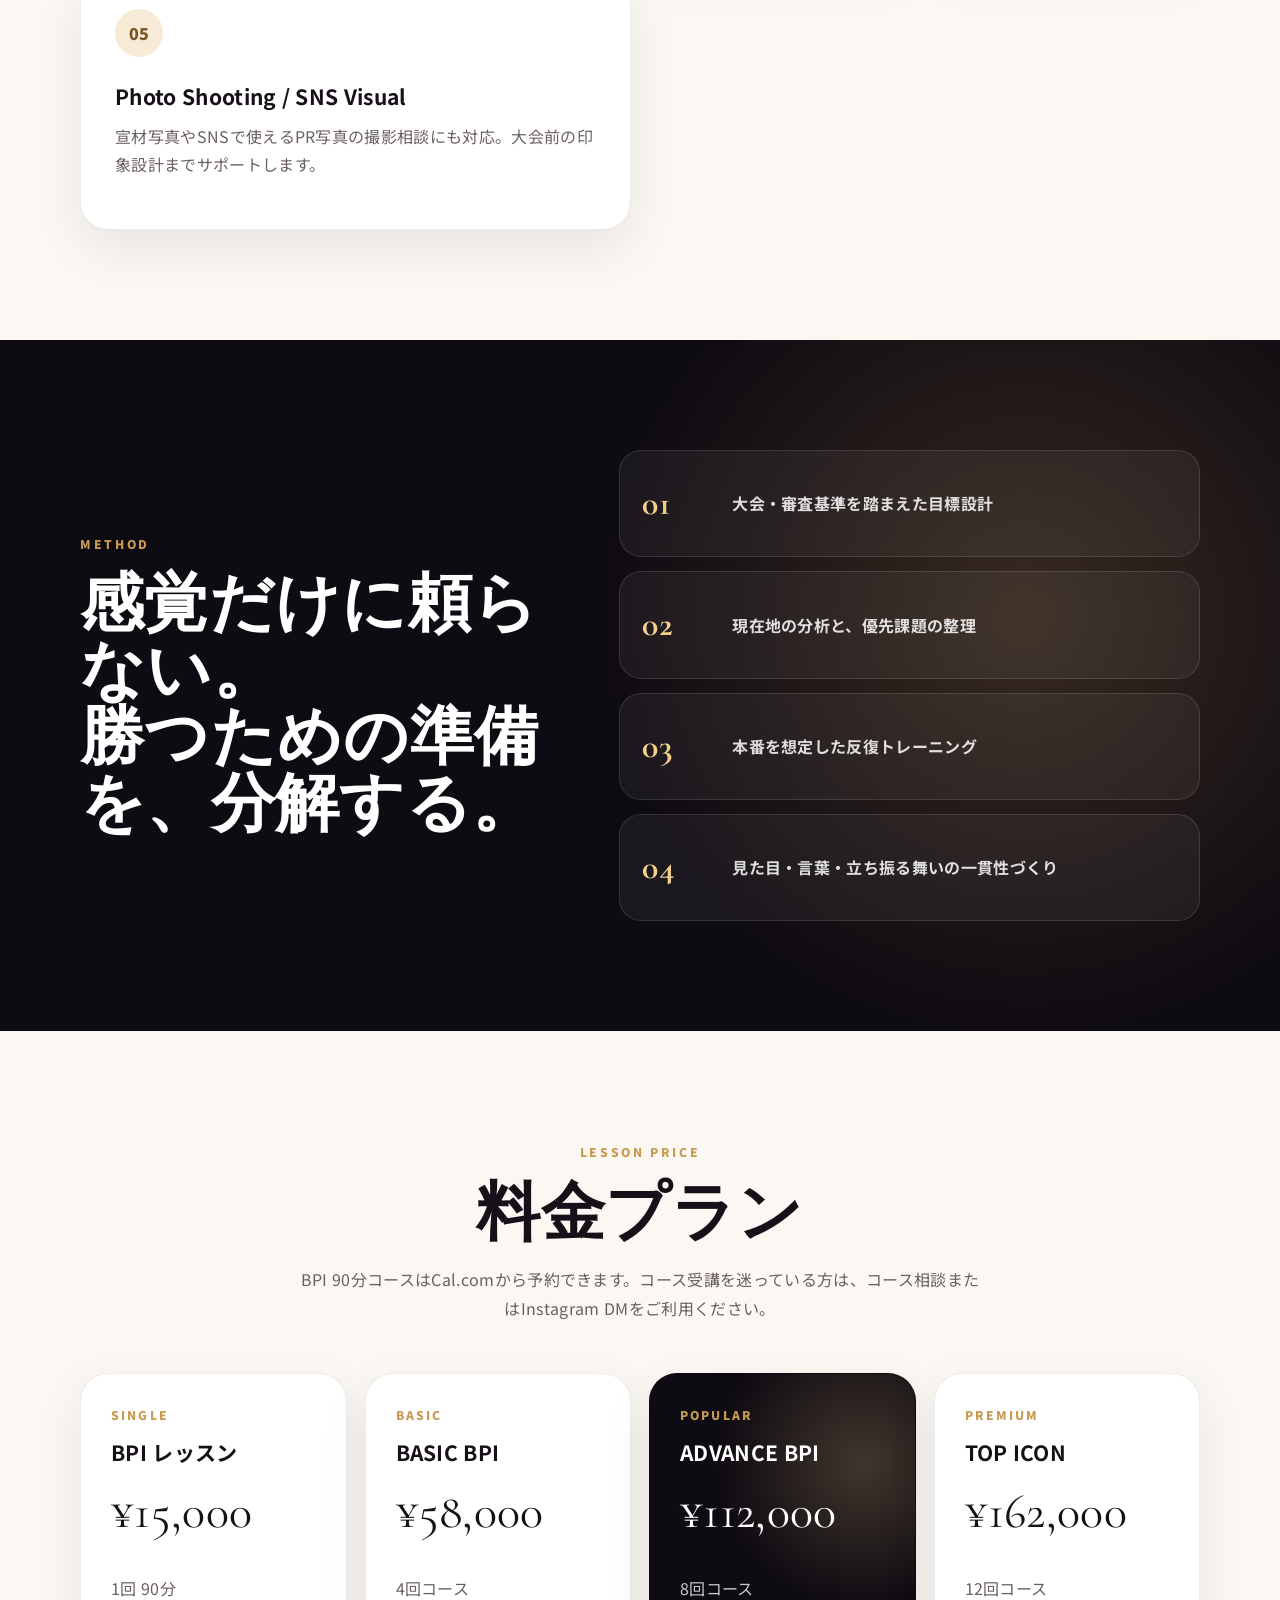
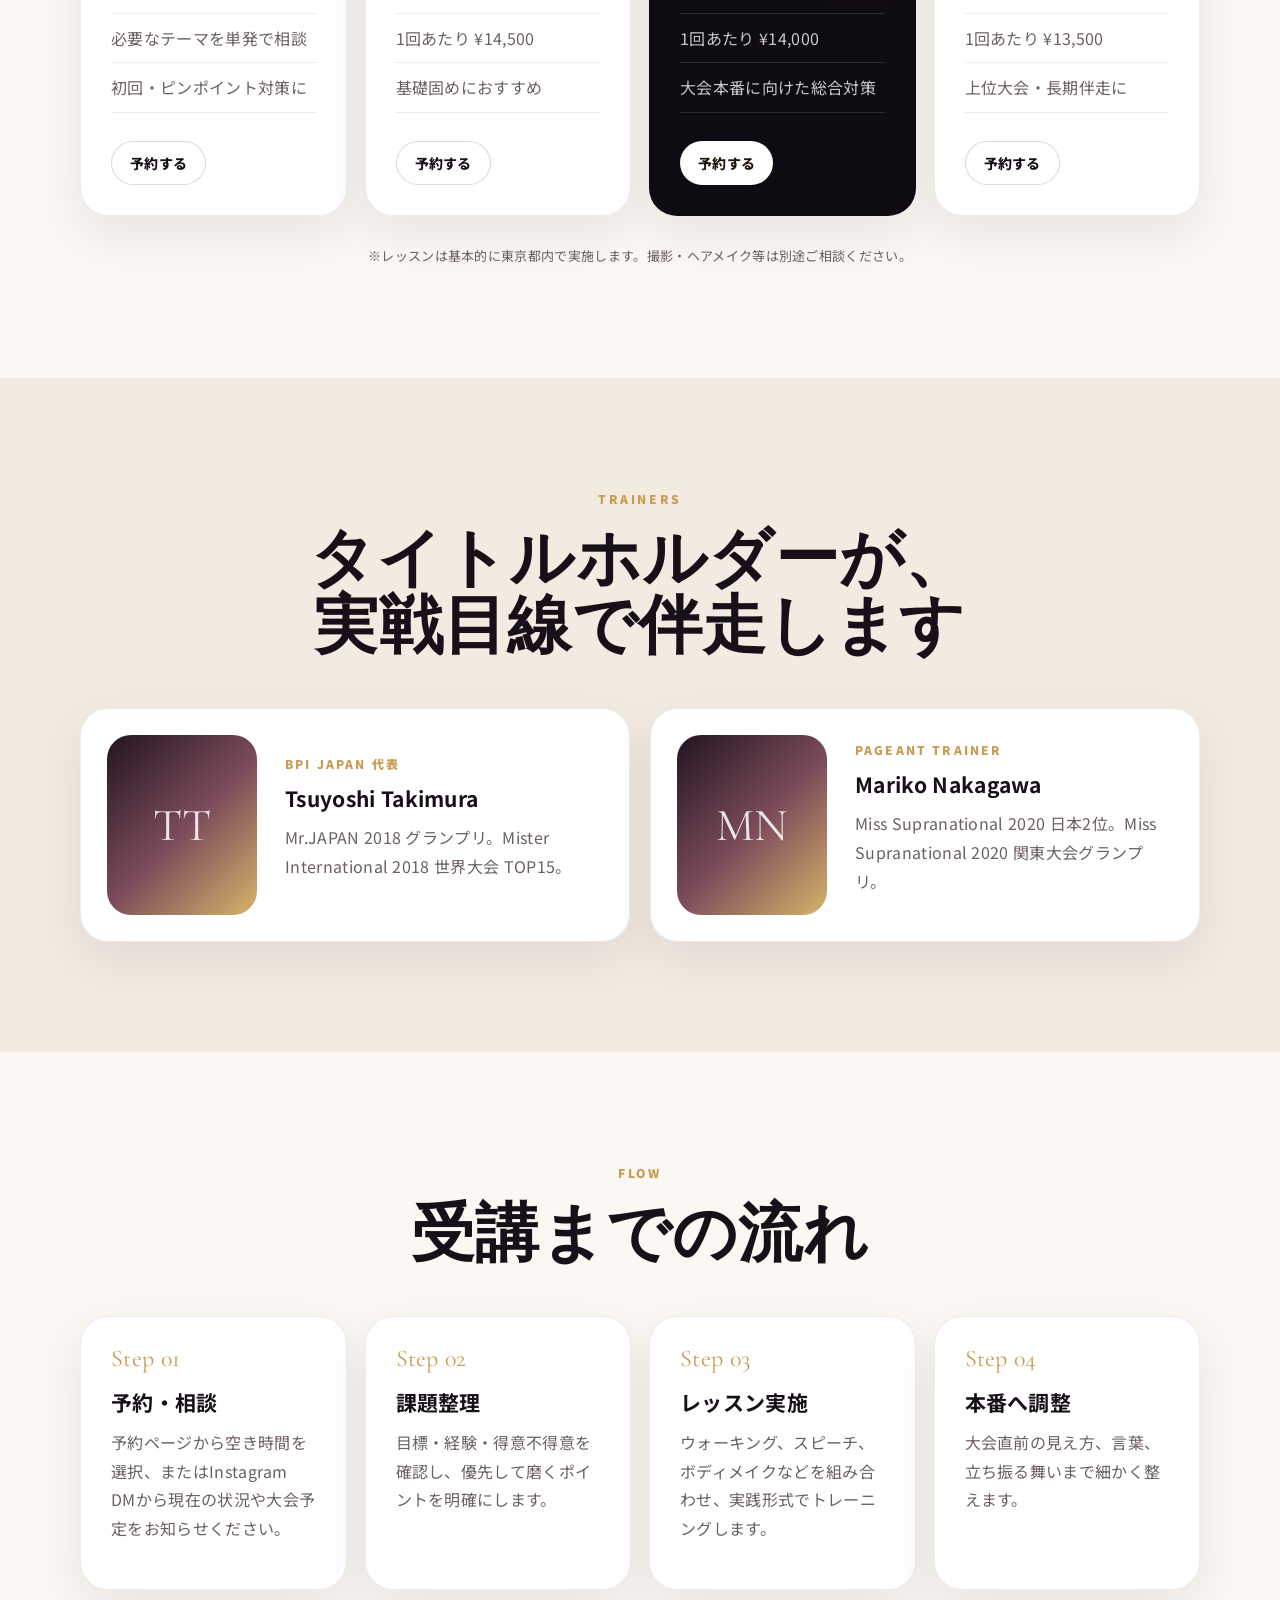
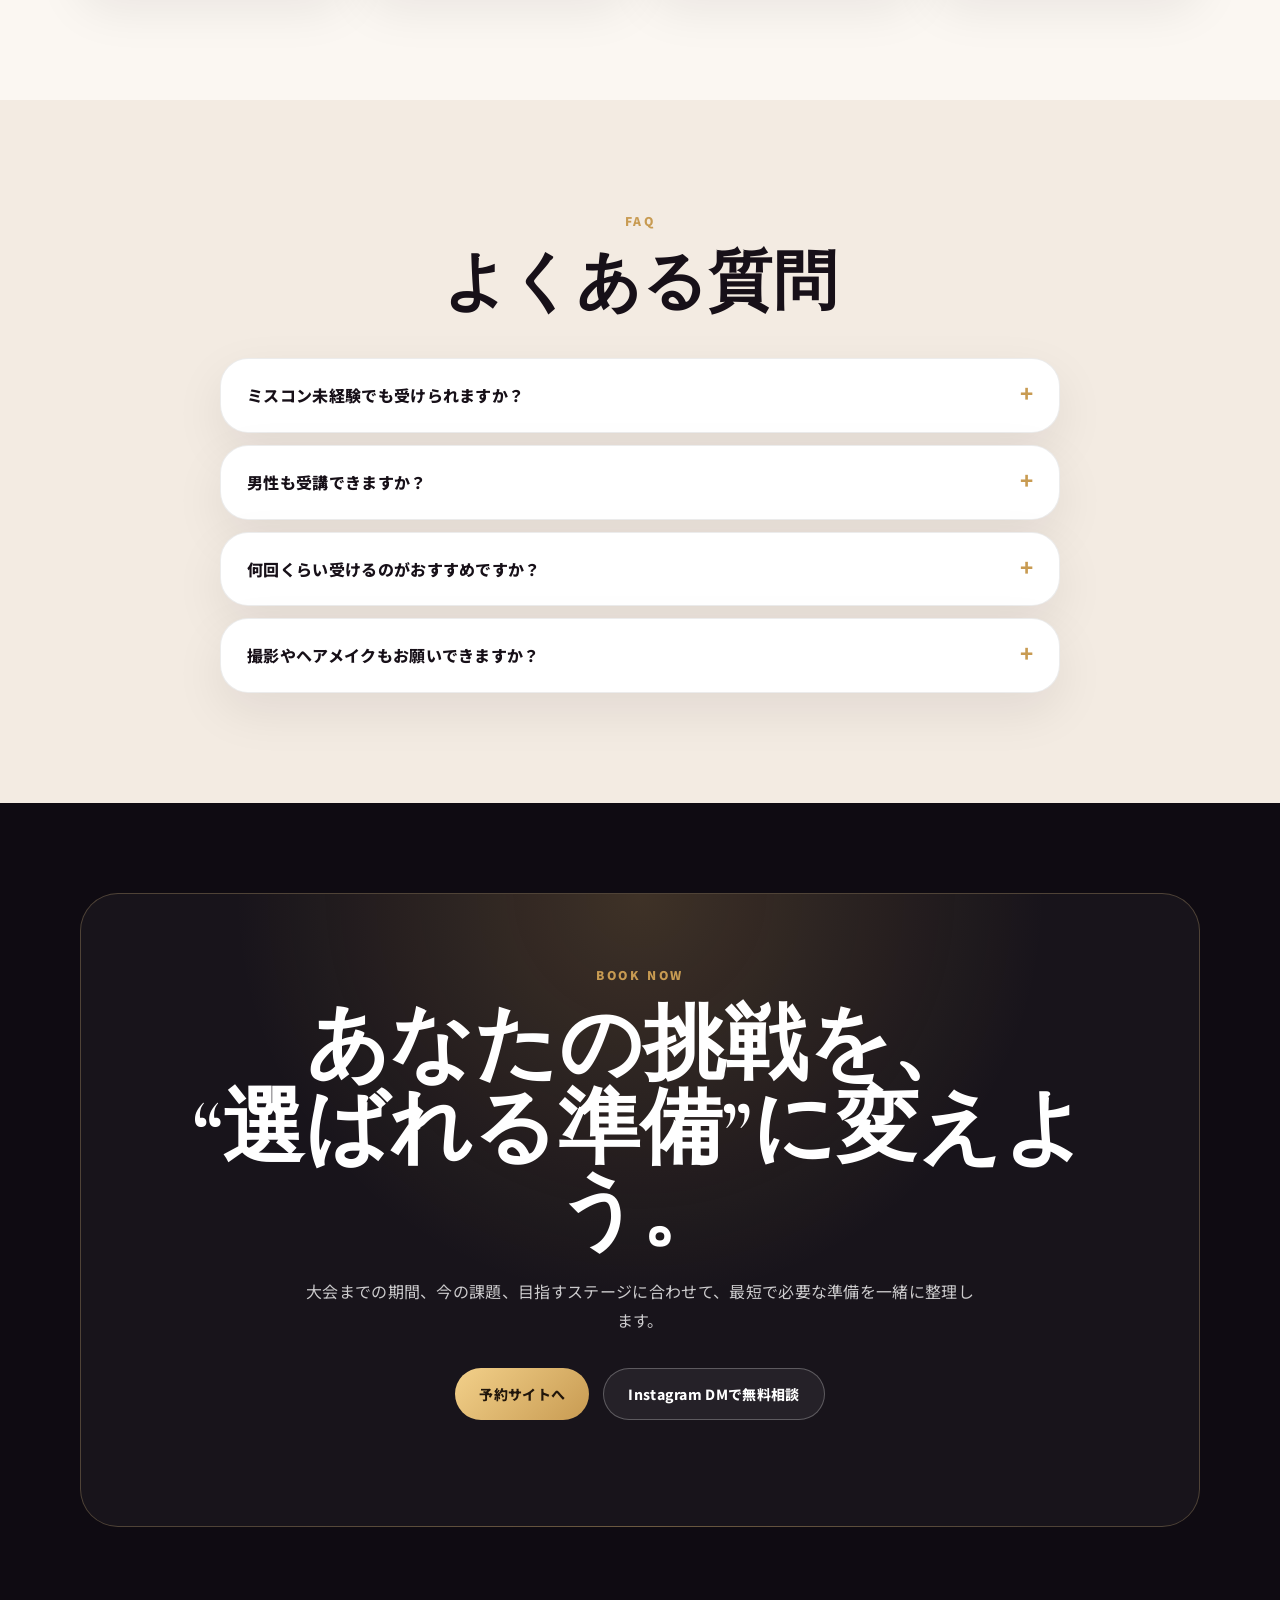
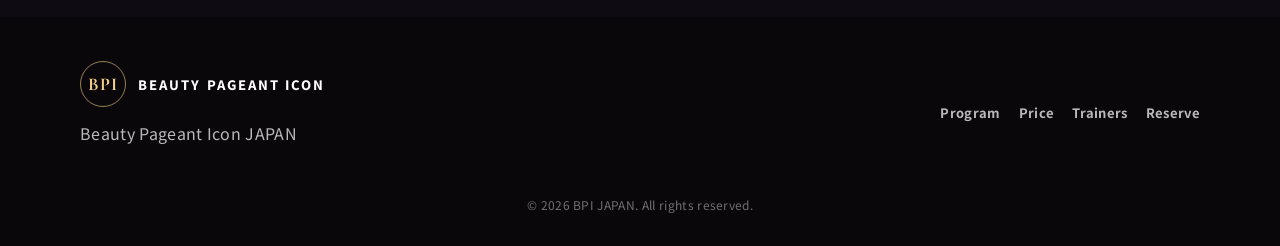
==== commit 1403269b: "Revise hero stats section in index.html" ====
--- a/index.html
+++ b/index.html
@@ -50,10 +50,15 @@
             <a class="button ghost" href="https://www.instagram.com/bpi_japan/" target="_blank" rel="noopener">Instagram DMで無料相談</a>
           </div>
           <div class="hero-stats" aria-label="BPI JAPANの特徴">
-            <div><strong>1on1</strong><span>完全個別設計</span></div>
-            <div><strong>90min</strong><span>実践型レッスン</span></div>
-            <div><strong>Tokyo</strong><span>都内中心に実施</span></div>
           </div>
+　　　　　　　<div class="hero-stat">
+         <strong>90分</strong>
+         <span>実践型レッスン</span>
+         </div>
+         <div class="hero-stat">
+         <strong>東京中心</strong>
+         <span>対面・相談可</span>
+        </div>
         </div>
         <div class="hero-visual reveal" aria-label="ページェントのステージをイメージしたビジュアル">
           <div class="stage-card">
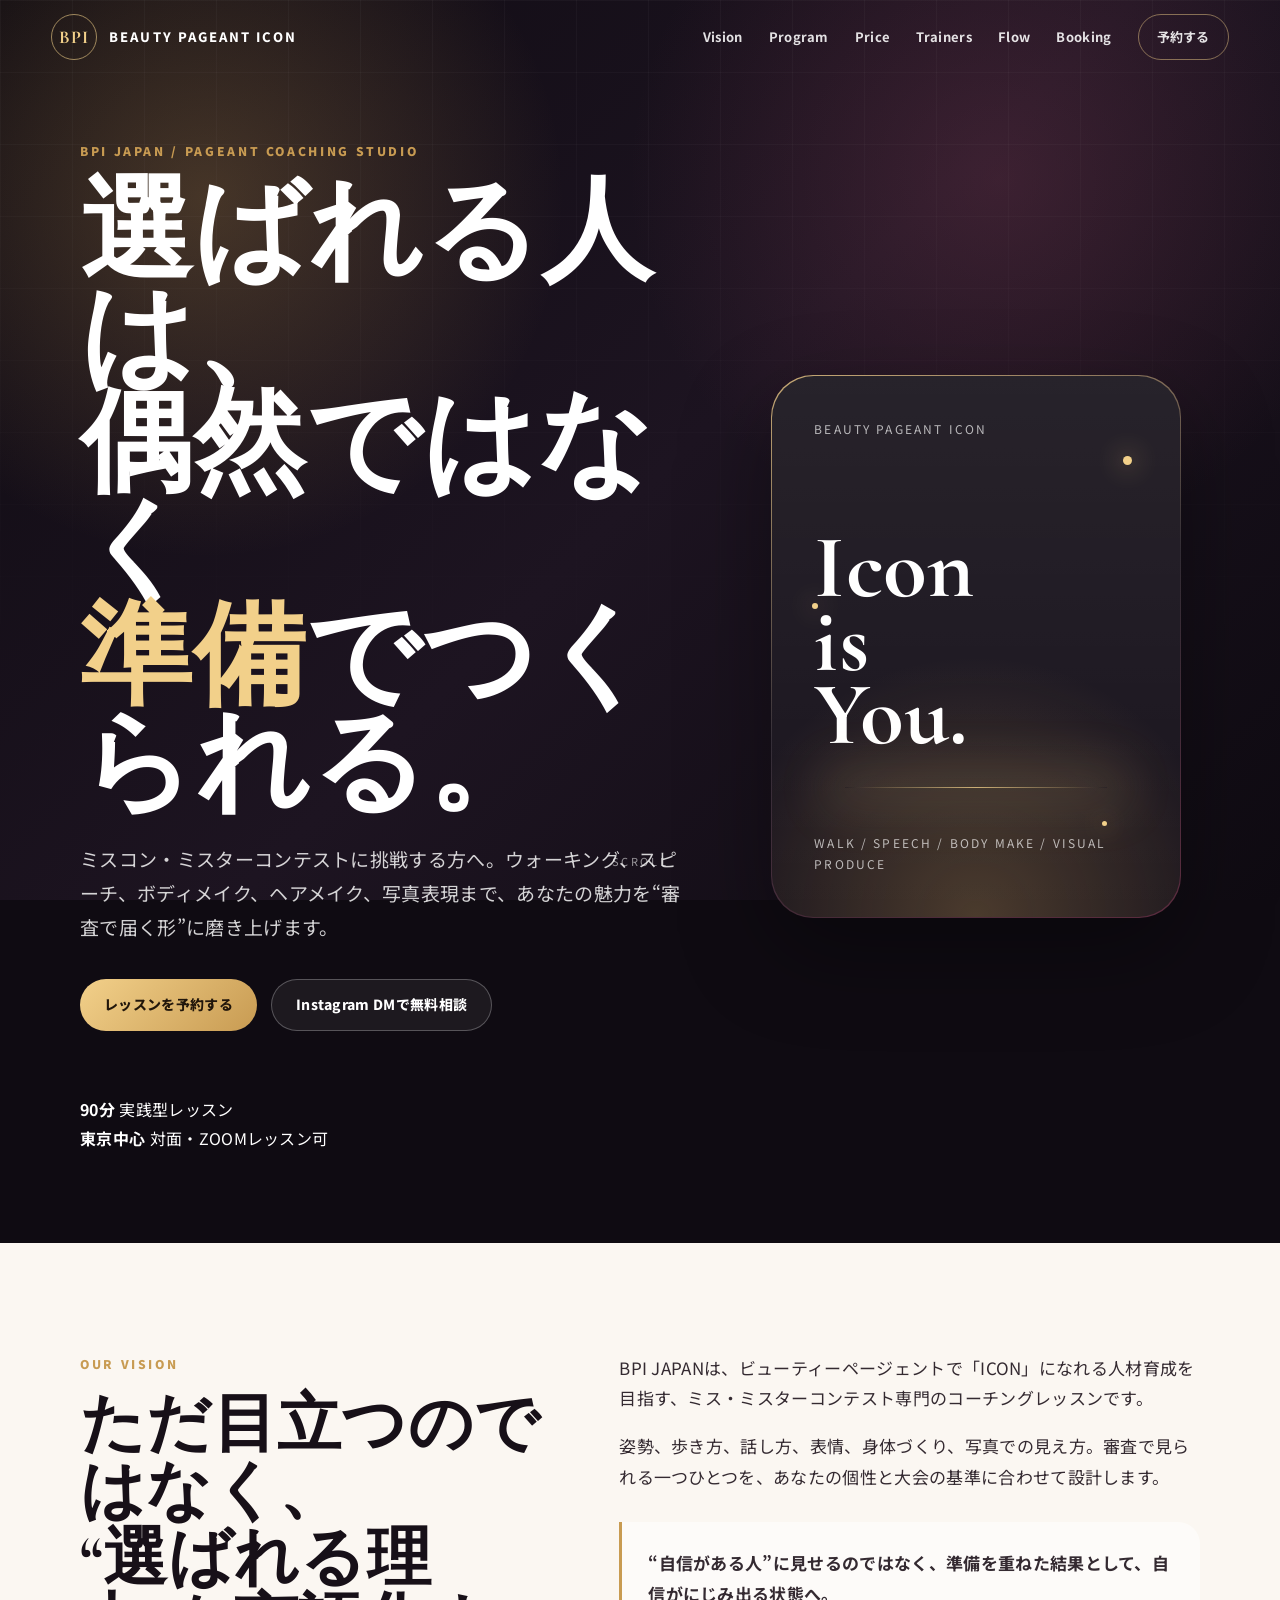
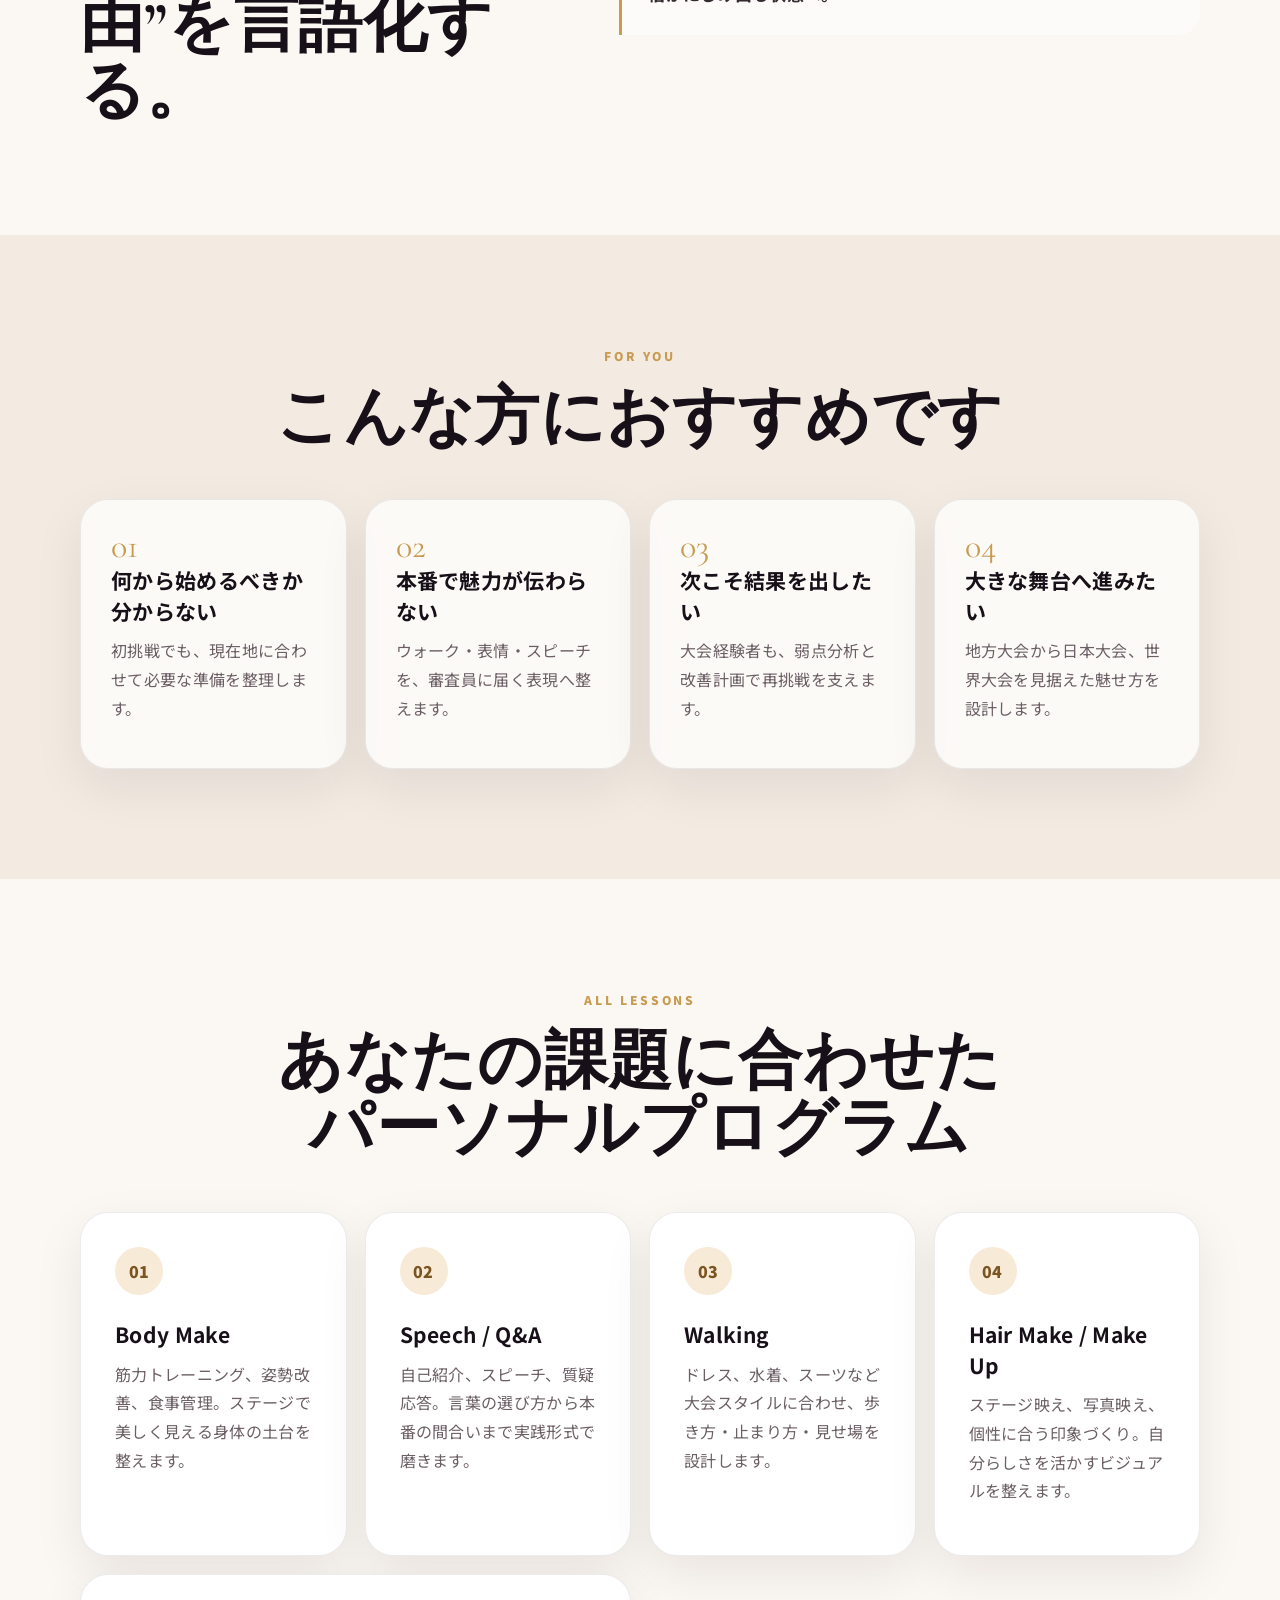
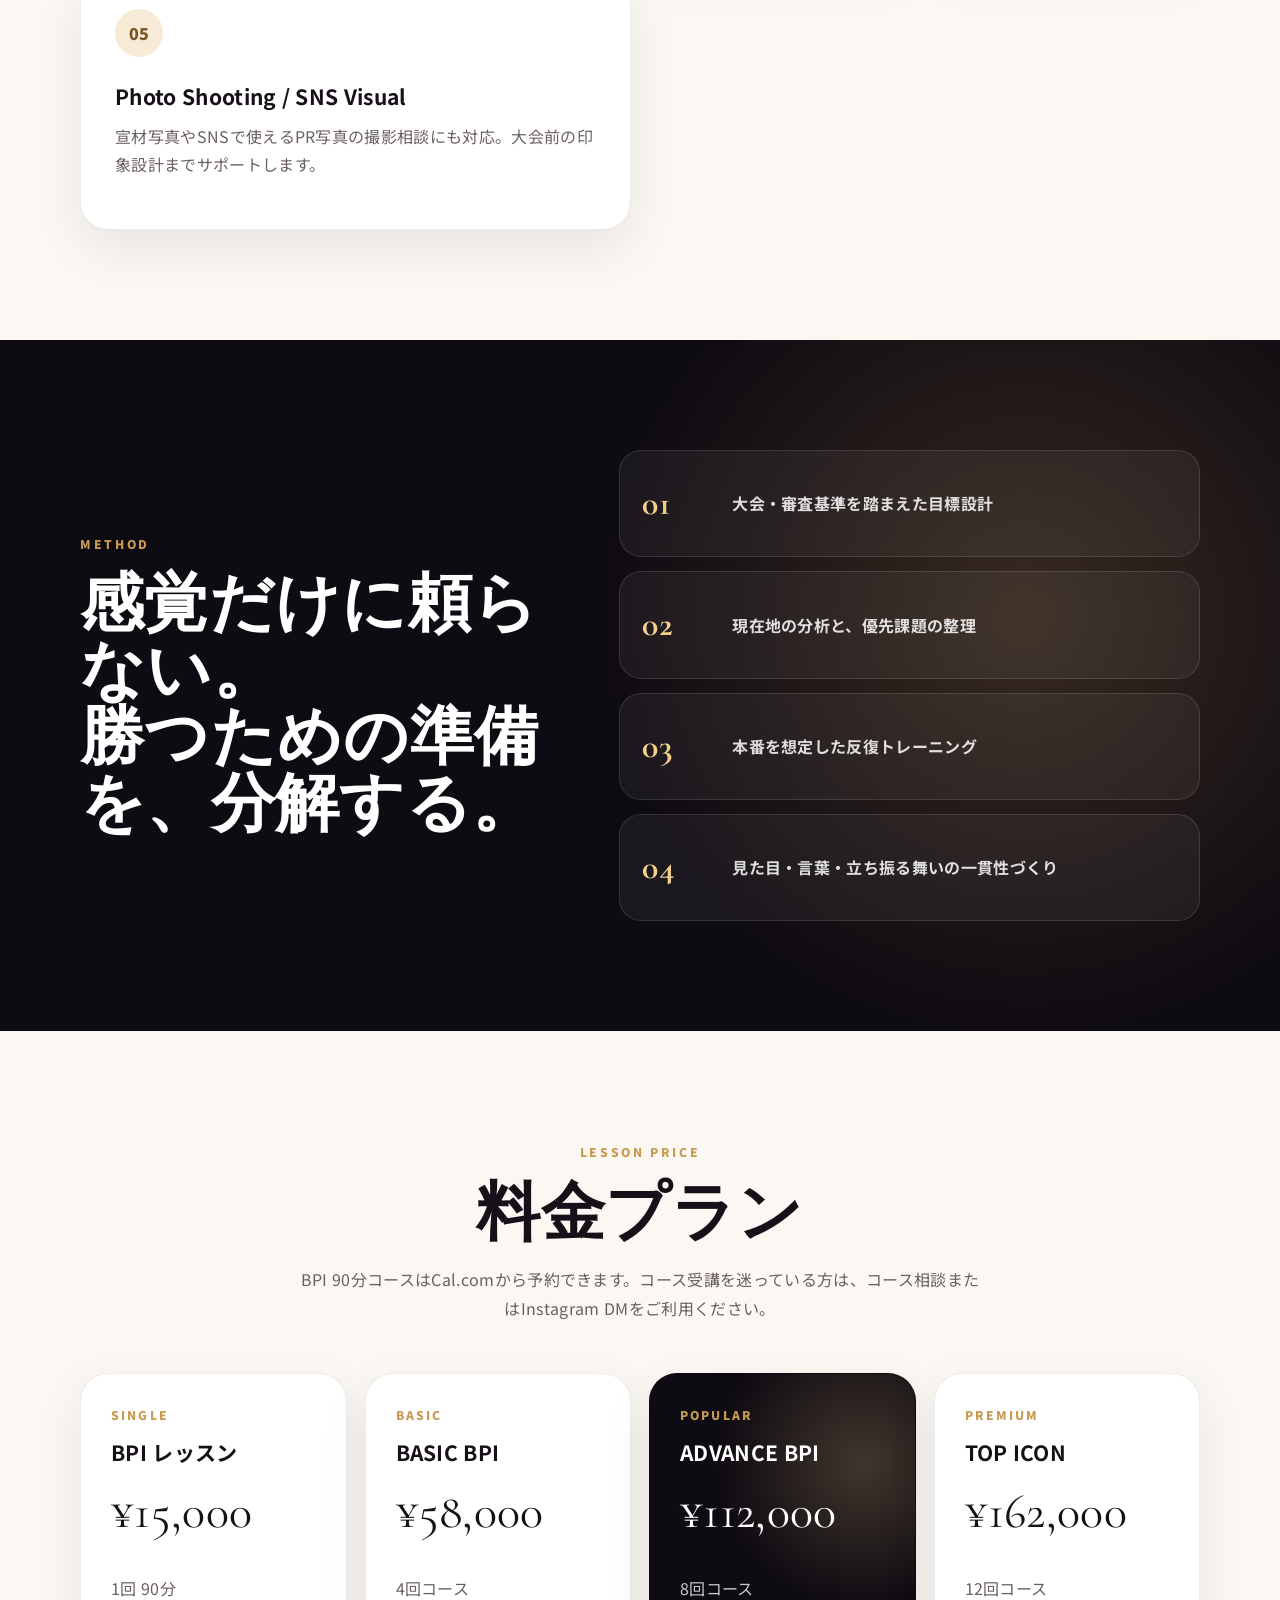
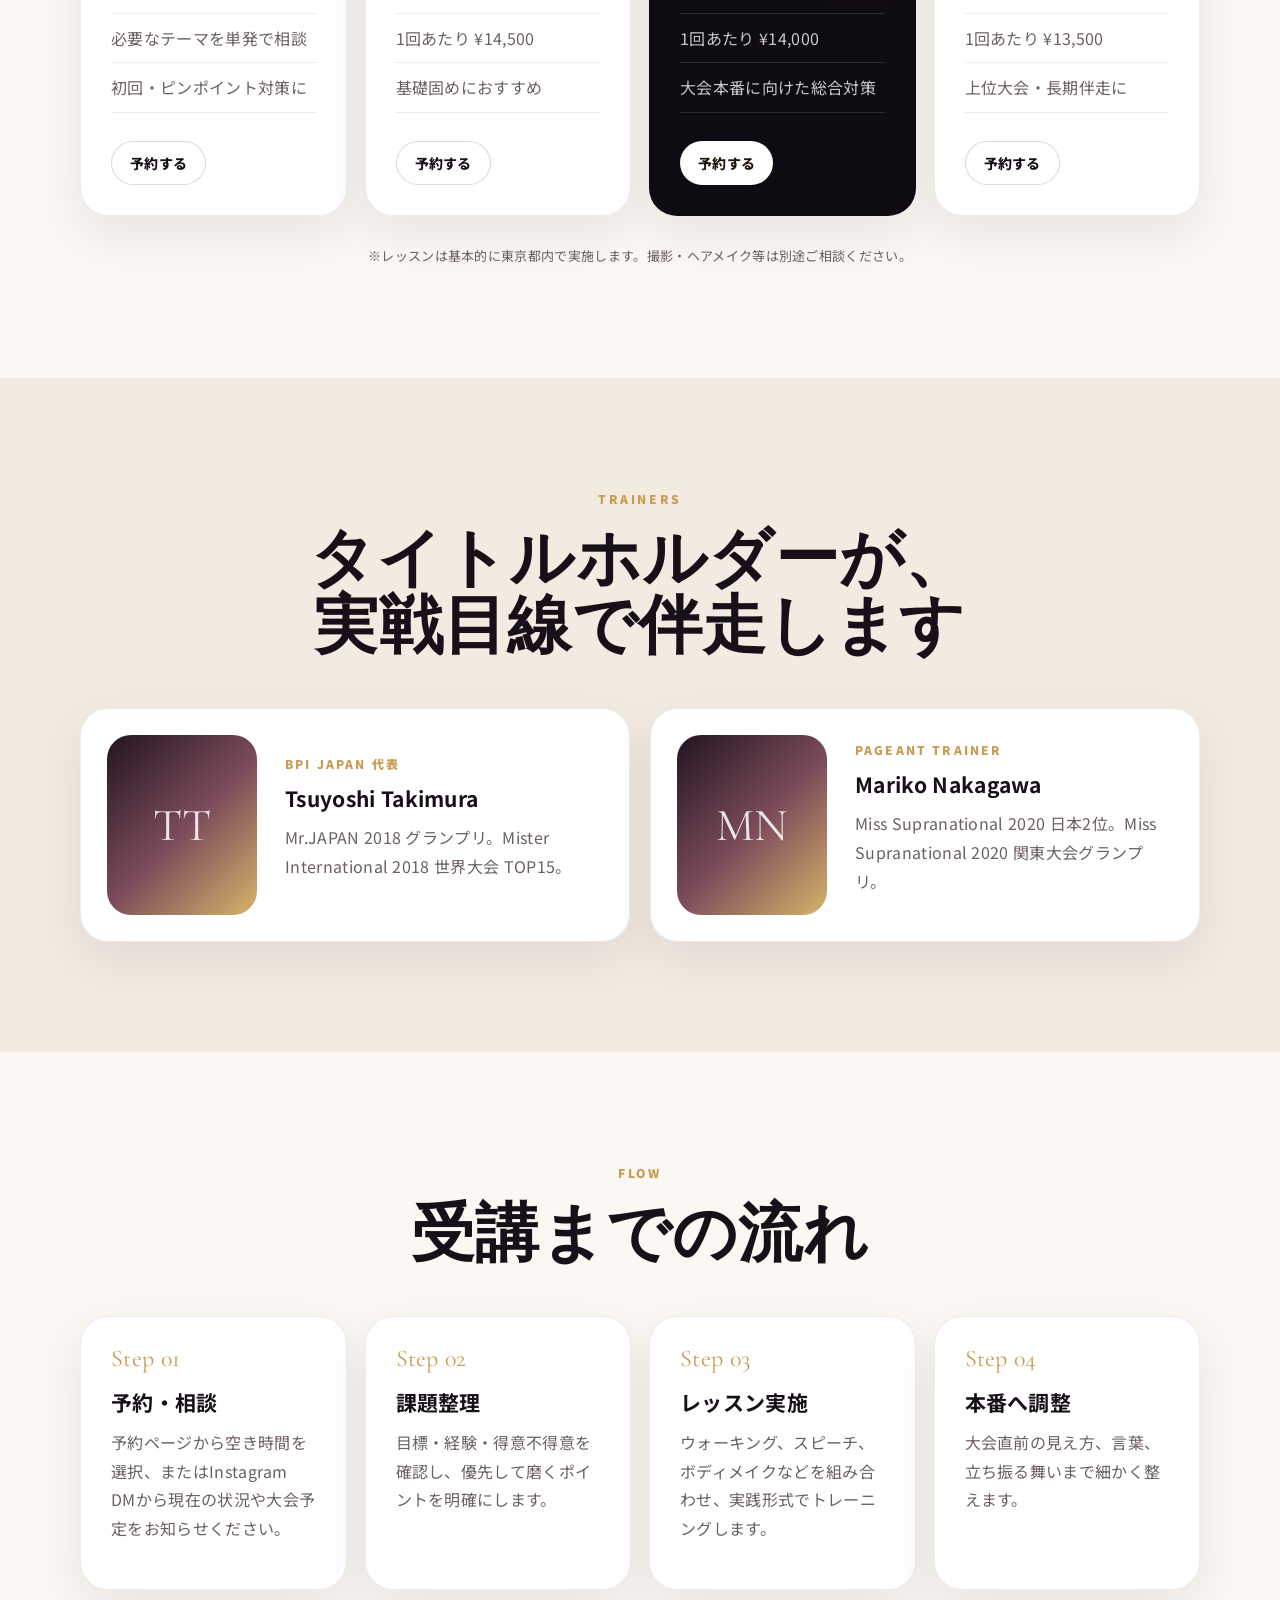
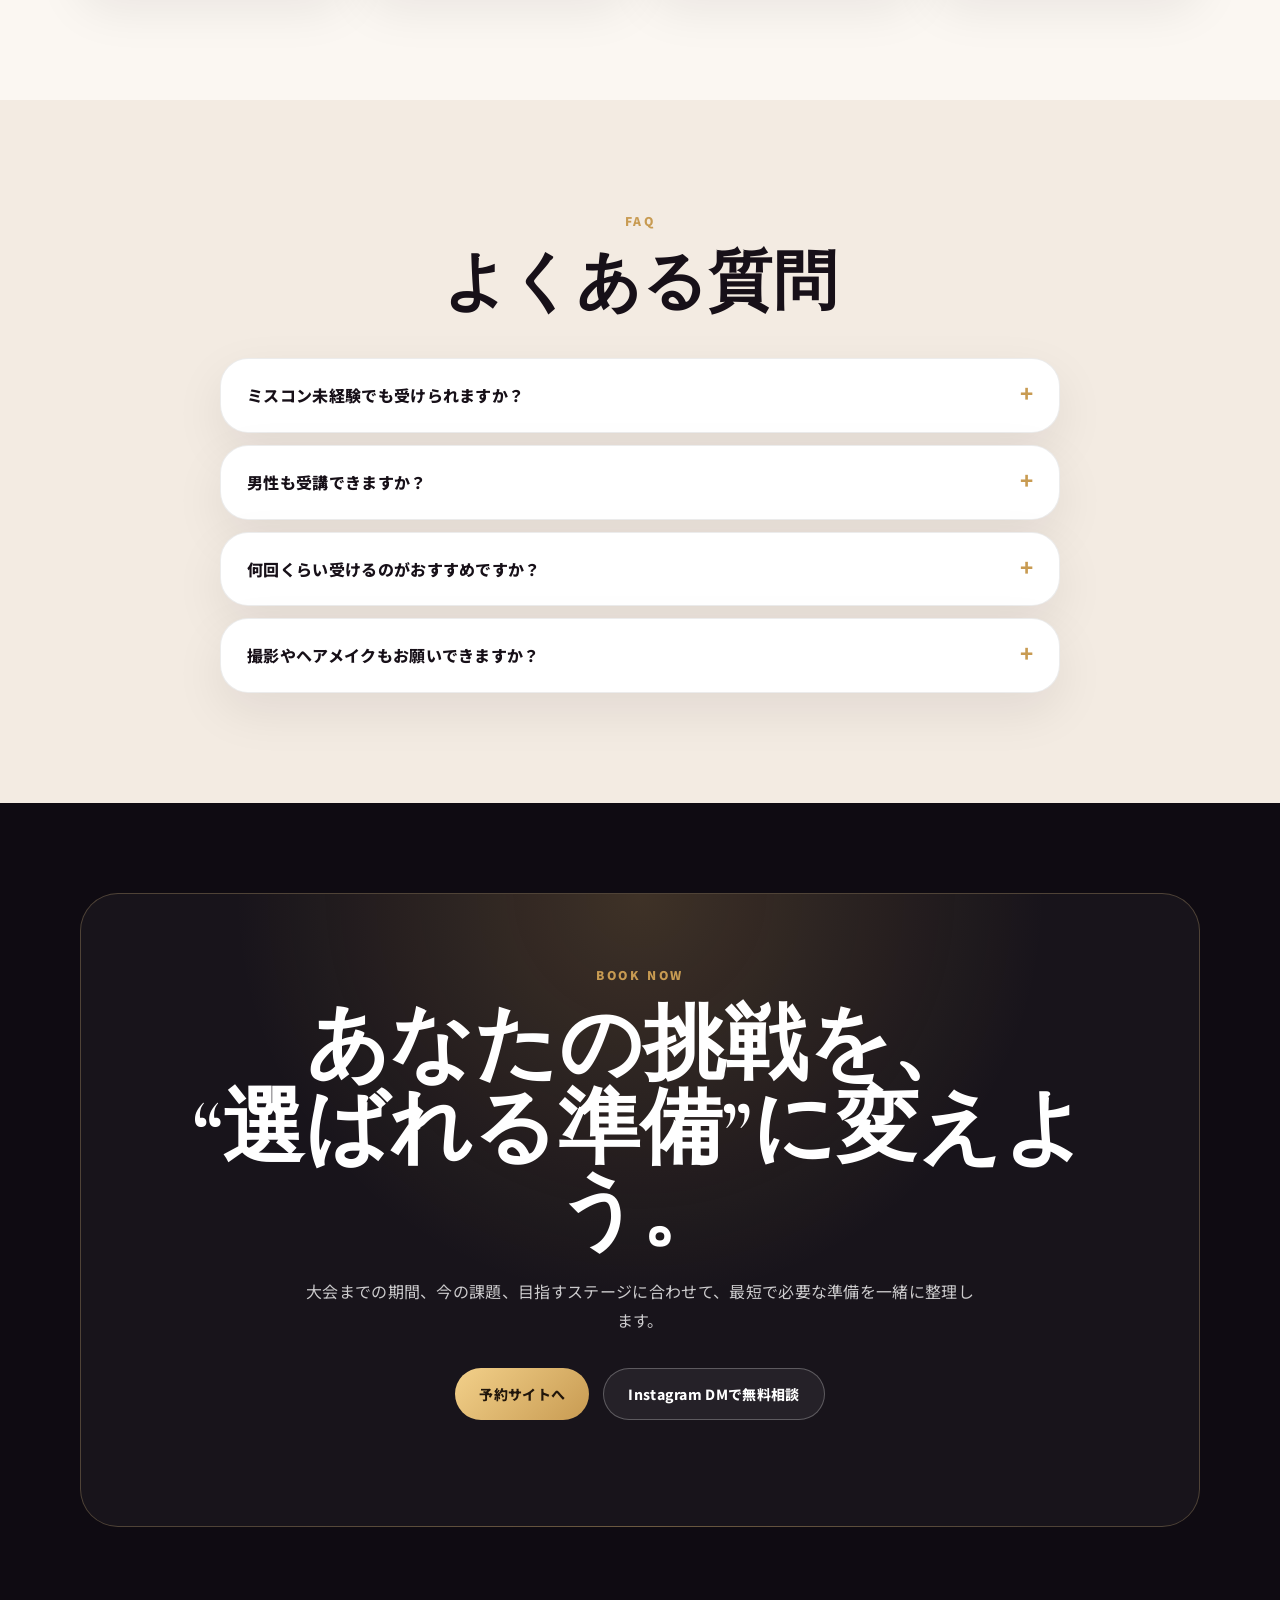
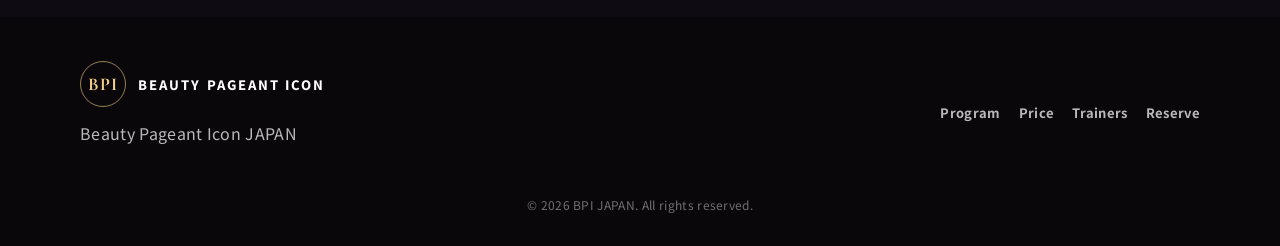
==== commit d7b4fb06: "Update index.html" ====
--- a/index.html
+++ b/index.html
@@ -57,7 +57,7 @@
          </div>
          <div class="hero-stat">
          <strong>東京中心</strong>
-         <span>対面・相談可</span>
+         <span>対面・ZOOMレッスン可</span>
         </div>
         </div>
         <div class="hero-visual reveal" aria-label="ページェントのステージをイメージしたビジュアル">
@@ -83,7 +83,7 @@
           <h2>ただ目立つのではなく、<br>“選ばれる理由”を言語化する。</h2>
         </div>
         <div class="intro-copy reveal">
-          <p>BPI JAPANは、ビューティーページェントで「ICON」になれる人材育成を目指す、ミス・ミスターコンテスト専門のコーチングスタジオです。</p>
+          <p>BPI JAPANは、ビューティーページェントで「ICON」になれる人材育成を目指す、ミス・ミスターコンテスト専門のコーチングレッスンです。</p>
           <p>姿勢、歩き方、話し方、表情、身体づくり、写真での見え方。審査で見られる一つひとつを、あなたの個性と大会の基準に合わせて設計します。</p>
           <p class="quote">“自信がある人”に見せるのではなく、準備を重ねた結果として、自信がにじみ出る状態へ。</p>
         </div>
